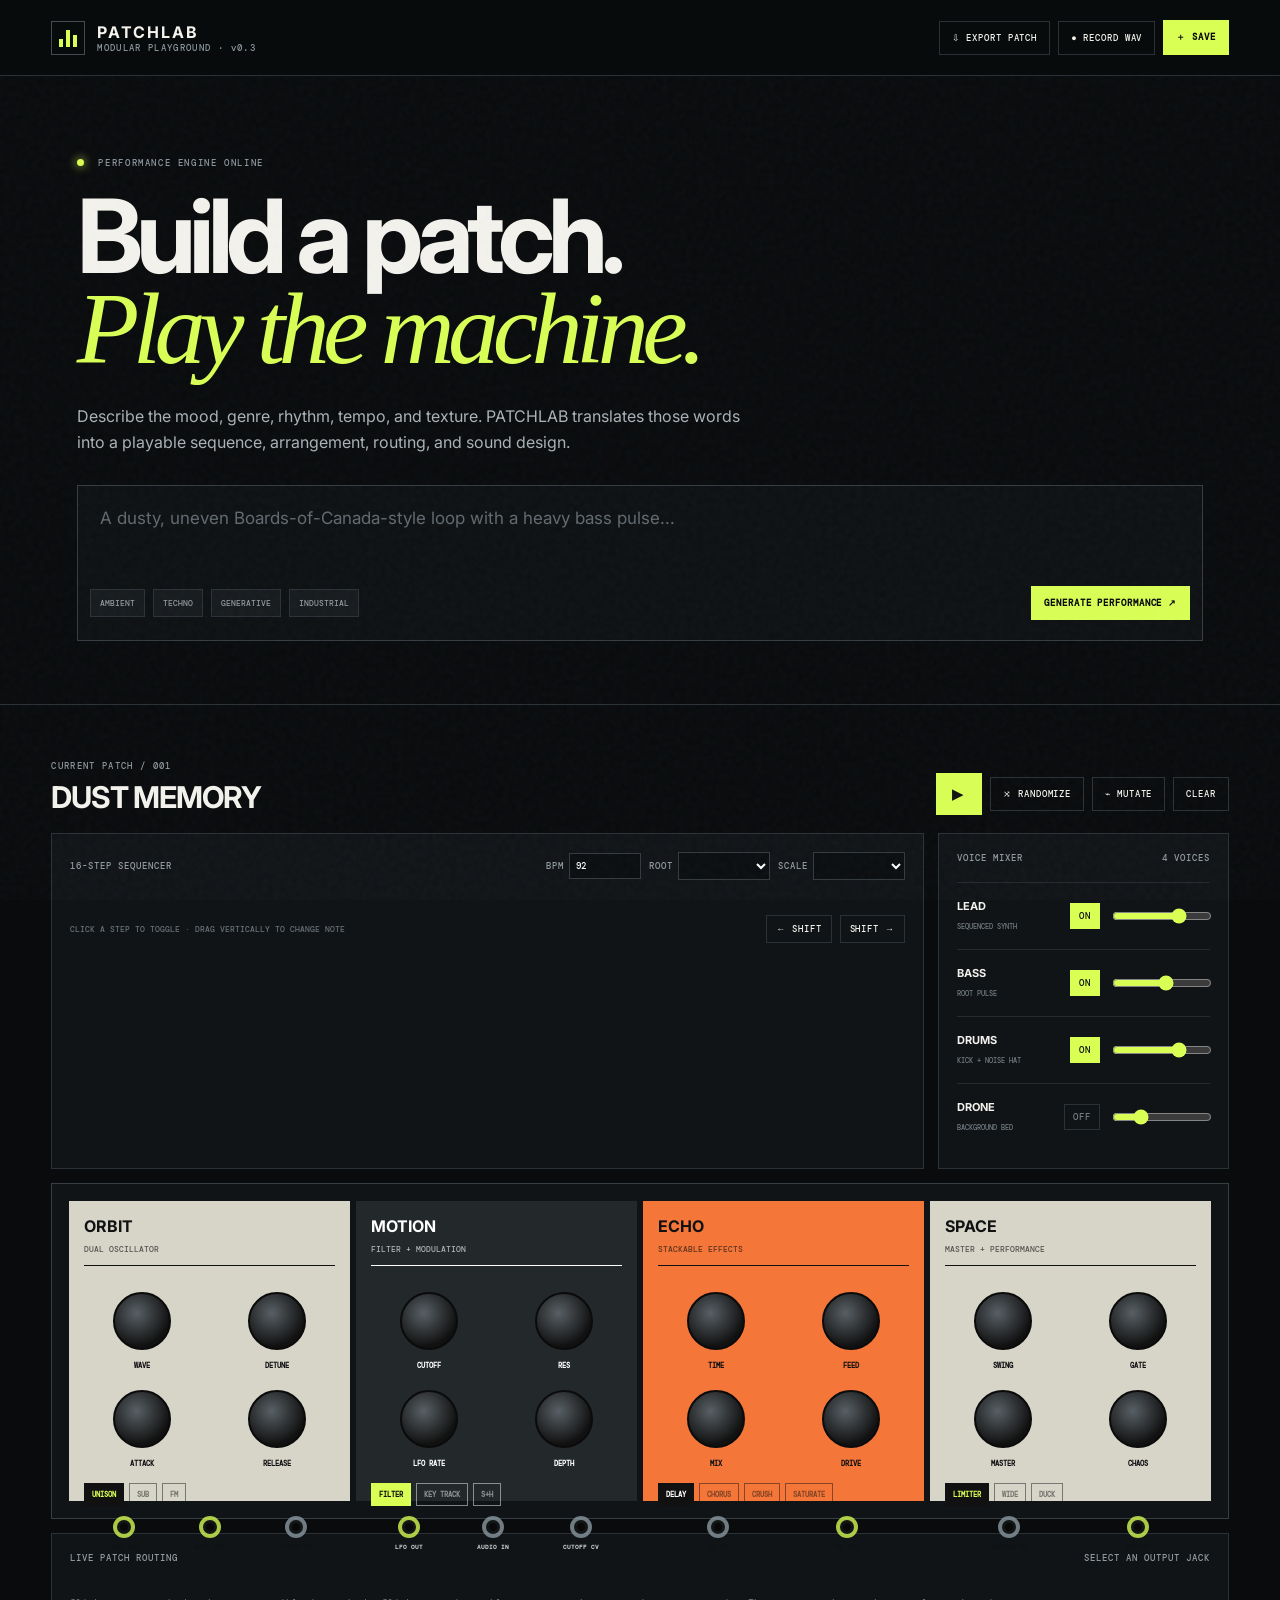
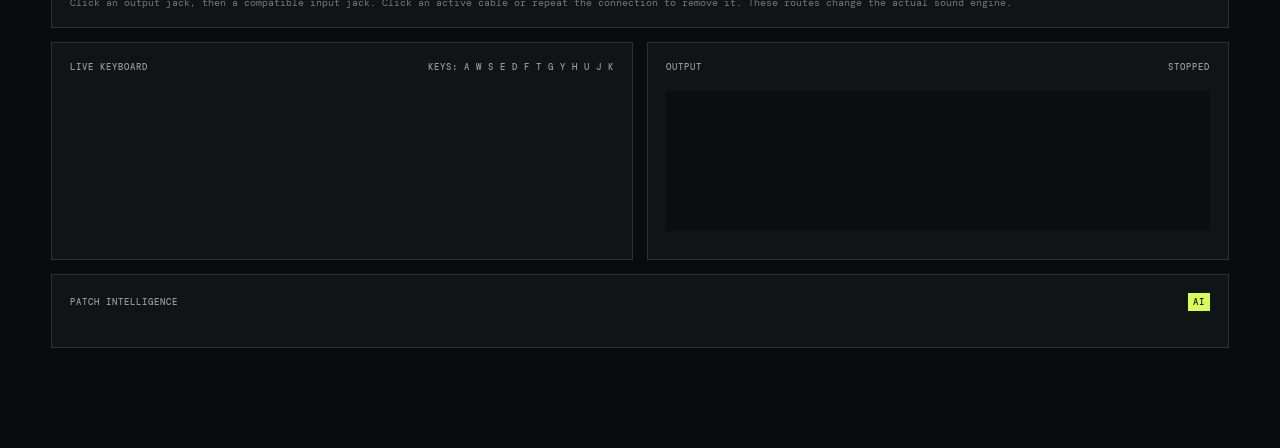
==== index.html @ 25341dd8 "Add files via upload" ====
<!doctype html>
<html lang="en">
<head>
  <meta charset="UTF-8">
  <meta name="viewport" content="width=device-width,initial-scale=1">
  <meta name="theme-color" content="#090b0d">
  <title>PATCHLAB — Modular Playground</title>
  <link rel="preconnect" href="https://fonts.googleapis.com">
  <link rel="preconnect" href="https://fonts.gstatic.com" crossorigin>
  <link href="https://fonts.googleapis.com/css2?family=DM+Mono:wght@300;400;500&family=Inter:wght@400;500;600;700&display=swap" rel="stylesheet">
  <link rel="stylesheet" href="styles.css">
</head>
<body>
<div class="noise"></div>

<header class="topbar">
  <div class="brand">
    <div class="brand-mark"><span></span><span></span><span></span></div>
    <div><div class="brand-name">PATCHLAB</div><div class="brand-sub">MODULAR PLAYGROUND · v0.3</div></div>
  </div>
  <div class="top-actions">
    <button class="ghost" id="exportBtn">⇩ EXPORT PATCH</button>
    <button class="ghost" id="recordBtn">● RECORD WAV</button>
    <button class="solid" id="saveBtn">＋ SAVE</button>
  </div>
</header>

<main>
  <section class="hero">
    <div class="eyebrow"><span></span> PERFORMANCE ENGINE ONLINE</div>
    <h1>Build a patch.<br><em>Play the machine.</em></h1>
    <p>Describe the mood, genre, rhythm, tempo, and texture. PATCHLAB translates those words into a playable sequence, arrangement, routing, and sound design.</p>
    <div class="prompt">
      <textarea id="promptInput" rows="2" placeholder="A dusty, uneven Boards-of-Canada-style loop with a heavy bass pulse..."></textarea>
      <div class="prompt-bottom">
        <div class="chips">
          <button data-preset="ambient">AMBIENT</button>
          <button data-preset="techno">TECHNO</button>
          <button data-preset="generative">GENERATIVE</button>
          <button data-preset="industrial">INDUSTRIAL</button>
        </div>
        <button class="generate" id="generateBtn">GENERATE PERFORMANCE ↗</button>
      </div>
      <div class="prompt-analysis" id="promptAnalysis"></div>
    </div>
  </section>

  <section class="studio">
    <div class="studio-head">
      <div>
        <div class="section-label">CURRENT PATCH / <span id="patchId">001</span></div>
        <h2 id="patchName">DUST MEMORY</h2>
      </div>
      <div class="transport">
        <button class="play" id="playBtn">▶</button>
        <button class="ghost" id="randomBtn">⤨ RANDOMIZE</button>
        <button class="ghost" id="mutateBtn">⌁ MUTATE</button>
        <button class="ghost" id="clearBtn">CLEAR</button>
      </div>
    </div>

    <div class="control-grid">
      <article class="panel sequencer-panel">
        <div class="panel-head">
          <span>16-STEP SEQUENCER</span>
          <div class="mini-controls">
            <label>BPM <input id="bpm" type="number" min="45" max="190" value="92"></label>
            <label>ROOT <select id="root"></select></label>
            <label>SCALE <select id="scale"></select></label>
          </div>
        </div>
        <div class="step-numbers" id="stepNumbers"></div>
        <div class="sequencer" id="sequencer"></div>
        <div class="seq-actions">
          <span>CLICK A STEP TO TOGGLE · DRAG VERTICALLY TO CHANGE NOTE</span>
          <button class="ghost small" id="shiftLeft">← SHIFT</button>
          <button class="ghost small" id="shiftRight">SHIFT →</button>
        </div>
      </article>

      <article class="panel mixer-panel">
        <div class="panel-head"><span>VOICE MIXER</span><span id="voiceStatus">4 VOICES</span></div>
        <div class="voice-row">
          <div><b>LEAD</b><small>SEQUENCED SYNTH</small></div>
          <button class="toggle active" data-voice="lead">ON</button>
          <input id="leadVol" type="range" min="0" max="1" value=".7" step=".01">
        </div>
        <div class="voice-row">
          <div><b>BASS</b><small>ROOT PULSE</small></div>
          <button class="toggle active" data-voice="bass">ON</button>
          <input id="bassVol" type="range" min="0" max="1" value=".55" step=".01">
        </div>
        <div class="voice-row">
          <div><b>DRUMS</b><small>KICK + NOISE HAT</small></div>
          <button class="toggle active" data-voice="drums">ON</button>
          <input id="drumVol" type="range" min="0" max="1" value=".7" step=".01">
        </div>
        <div class="voice-row">
          <div><b>DRONE</b><small>BACKGROUND BED</small></div>
          <button class="toggle" data-voice="drone">OFF</button>
          <input id="droneVol" type="range" min="0" max="1" value=".25" step=".01">
        </div>
      </article>
    </div>

    <div class="rack-wrap">
      <svg class="cable-layer" id="cableLayer" aria-hidden="true"></svg>
      <div class="rack" id="rack">
        <article class="module cream" data-module="orbit">
          <div class="module-head"><b>ORBIT</b><small>DUAL OSCILLATOR</small></div>
          <div class="knob-grid">
            <label><input class="knob" id="waveMorph" type="range" min="0" max="3" value="1" step="1"><span>WAVE</span></label>
            <label><input class="knob" id="detune" type="range" min="0" max="35" value="7"><span>DETUNE</span></label>
            <label><input class="knob" id="attack" type="range" min="0" max="1.2" value=".03" step=".01"><span>ATTACK</span></label>
            <label><input class="knob" id="release" type="range" min=".05" max="2.5" value=".55" step=".01"><span>RELEASE</span></label>
          </div>
          <div class="modifier-row">
            <button class="modifier active" data-mod="unison">UNISON</button>
            <button class="modifier" data-mod="sub">SUB</button>
            <button class="modifier" data-mod="fm">FM</button>
          </div>
          <div class="jack-row">
            <button class="jack output" data-jack="lead-out" title="Lead audio output"><i></i><span>LEAD OUT</span></button>
            <button class="jack output" data-jack="bass-out" title="Bass audio output"><i></i><span>BASS OUT</span></button>
            <button class="jack input" data-jack="pitch-in" title="Pitch modulation input"><i></i><span>PITCH CV</span></button>
          </div>
        </article>

        <article class="module dark" data-module="motion">
          <div class="module-head"><b>MOTION</b><small>FILTER + MODULATION</small></div>
          <div class="knob-grid">
            <label><input class="knob" id="cutoff" type="range" min="120" max="8000" value="1800"><span>CUTOFF</span></label>
            <label><input class="knob" id="resonance" type="range" min="0" max="18" value="5"><span>RES</span></label>
            <label><input class="knob" id="lfoRate" type="range" min=".03" max="8" value=".3" step=".01"><span>LFO RATE</span></label>
            <label><input class="knob" id="lfoDepth" type="range" min="0" max="1600" value="420"><span>DEPTH</span></label>
          </div>
          <div class="modifier-row">
            <button class="modifier active" data-mod="filter">FILTER</button>
            <button class="modifier" data-mod="keytrack">KEY TRACK</button>
            <button class="modifier" data-mod="samplehold">S+H</button>
          </div>
          <div class="jack-row">
            <button class="jack output" data-jack="lfo-out" title="LFO modulation output"><i></i><span>LFO OUT</span></button>
            <button class="jack input" data-jack="filter-in" title="Filter audio input"><i></i><span>AUDIO IN</span></button>
            <button class="jack input" data-jack="cutoff-in" title="Filter cutoff modulation input"><i></i><span>CUTOFF CV</span></button>
          </div>
        </article>

        <article class="module orange" data-module="echo">
          <div class="module-head"><b>ECHO</b><small>STACKABLE EFFECTS</small></div>
          <div class="knob-grid">
            <label><input class="knob" id="delayTime" type="range" min=".04" max=".9" value=".28" step=".01"><span>TIME</span></label>
            <label><input class="knob" id="feedback" type="range" min="0" max=".82" value=".38" step=".01"><span>FEED</span></label>
            <label><input class="knob" id="delayMix" type="range" min="0" max=".9" value=".32" step=".01"><span>MIX</span></label>
            <label><input class="knob" id="drive" type="range" min="0" max="1" value=".18" step=".01"><span>DRIVE</span></label>
          </div>
          <div class="modifier-row">
            <button class="modifier active" data-mod="delay">DELAY</button>
            <button class="modifier" data-mod="chorus">CHORUS</button>
            <button class="modifier" data-mod="crush">CRUSH</button>
            <button class="modifier" data-mod="saturate">SATURATE</button>
          </div>
          <div class="jack-row">
            <button class="jack input" data-jack="fx-in" title="Effects audio input"><i></i><span>FX IN</span></button>
            <button class="jack output" data-jack="fx-out" title="Effects audio output"><i></i><span>FX OUT</span></button>
          </div>
        </article>

        <article class="module cream" data-module="space">
          <div class="module-head"><b>SPACE</b><small>MASTER + PERFORMANCE</small></div>
          <div class="knob-grid">
            <label><input class="knob" id="swing" type="range" min="0" max=".42" value=".08" step=".01"><span>SWING</span></label>
            <label><input class="knob" id="gate" type="range" min=".05" max="1" value=".62" step=".01"><span>GATE</span></label>
            <label><input class="knob" id="master" type="range" min="0" max=".9" value=".65" step=".01"><span>MASTER</span></label>
            <label><input class="knob" id="chaos" type="range" min="0" max="1" value=".2" step=".01"><span>CHAOS</span></label>
          </div>
          <div class="modifier-row">
            <button class="modifier active" data-mod="limiter">LIMITER</button>
            <button class="modifier" data-mod="wide">WIDE</button>
            <button class="modifier" data-mod="duck">DUCK</button>
          </div>
          <div class="jack-row">
            <button class="jack input" data-jack="master-in" title="Master audio input"><i></i><span>MASTER IN</span></button>
            <button class="jack output" data-jack="master-out" title="Master audio output"><i></i><span>OUTPUT</span></button>
          </div>
        </article>
      </div>
    </div>

    <article class="panel routing-panel">
      <div class="panel-head">
        <span>LIVE PATCH ROUTING</span>
        <span id="routingHint">SELECT AN OUTPUT JACK</span>
      </div>
      <div class="route-status" id="routeStatus"></div>
      <p class="routing-help">Click an output jack, then a compatible input jack. Click an active cable or repeat the connection to remove it. These routes change the actual sound engine.</p>
    </article>

    <div class="performance-grid">
      <article class="panel keyboard-panel">
        <div class="panel-head"><span>LIVE KEYBOARD</span><span>KEYS: A W S E D F T G Y H U J K</span></div>
        <div class="keyboard" id="keyboard"></div>
      </article>
      <article class="panel scope-panel">
        <div class="panel-head"><span>OUTPUT</span><span id="nowPlaying">STOPPED</span></div>
        <canvas id="scope" width="800" height="120"></canvas>
      </article>
    </div>

    <article class="panel intelligence">
      <div class="panel-head"><span>PATCH INTELLIGENCE</span><span class="ai">AI</span></div>
      <p id="explanation"></p>
      <div class="dna" id="dna"></div>
    </article>
  </section>
</main>

<div class="toast" id="toast"></div>
<script src="app.js"></script>
</body>
</html>
---- styles.css ----
:root{--bg:#090b0d;--panel:#111417;--line:#2b3237;--text:#f3f2ed;--muted:#8b959c;--acid:#d9ff55;--orange:#f47638}
*{box-sizing:border-box}body{margin:0;background:var(--bg);color:var(--text);font-family:Inter,sans-serif}.noise{position:fixed;inset:0;pointer-events:none;opacity:.035;background-image:url("data:image/svg+xml,%3Csvg viewBox='0 0 180 180' xmlns='http://www.w3.org/2000/svg'%3E%3Cfilter id='n'%3E%3CfeTurbulence type='fractalNoise' baseFrequency='.85' numOctaves='3'/%3E%3C/filter%3E%3Crect width='100%25' height='100%25' filter='url(%23n)'/%3E%3C/svg%3E")}
button,input,select,textarea{font:inherit}.topbar{height:76px;border-bottom:1px solid var(--line);display:flex;justify-content:space-between;align-items:center;padding:0 4vw;position:sticky;top:0;background:rgba(9,11,13,.92);backdrop-filter:blur(14px);z-index:20}.brand{display:flex;align-items:center;gap:12px}.brand-mark{width:34px;height:34px;border:1px solid #444b50;padding:7px;display:flex;gap:3px;align-items:flex-end}.brand-mark span{flex:1;background:var(--acid)}.brand-mark span:nth-child(1){height:40%}.brand-mark span:nth-child(2){height:90%}.brand-mark span:nth-child(3){height:62%}.brand-name{font-weight:700;letter-spacing:.12em}.brand-sub,.section-label{font:500 9px "DM Mono";letter-spacing:.15em;color:var(--muted)}.top-actions,.transport,.chips,.mini-controls,.seq-actions{display:flex;gap:8px;align-items:center}.ghost,.solid,.generate,.play,.toggle{border:1px solid var(--line);background:transparent;color:var(--text);cursor:pointer;font:500 9px "DM Mono";letter-spacing:.1em;padding:10px 12px}.solid,.generate{background:var(--acid);color:#0a0c0d;border-color:var(--acid);font-weight:700}.hero{padding:9vh 6vw 7vh;max-width:1350px;margin:auto}.eyebrow{font:500 9px "DM Mono";letter-spacing:.18em;color:var(--muted);margin-bottom:22px}.eyebrow span{display:inline-block;width:7px;height:7px;border-radius:50%;background:var(--acid);box-shadow:0 0 10px var(--acid);margin-right:8px}h1{font-size:clamp(48px,8vw,104px);letter-spacing:-.065em;line-height:.88;margin:0}h1 em{font-family:Georgia,serif;color:var(--acid);font-weight:400}.hero>p{max-width:680px;color:#aab2b7;line-height:1.6;margin:30px 0}.prompt{border:1px solid #363d42;background:#0e1113}.prompt textarea{width:100%;resize:none;background:transparent;border:0;outline:0;color:white;padding:22px;font-size:17px}.prompt textarea::placeholder{color:#626a70}.prompt-bottom{display:flex;justify-content:space-between;align-items:center;padding:12px}.chips button{background:#171b1e;border:1px solid var(--line);color:#929ba1;padding:8px 9px;font:500 8px "DM Mono";cursor:pointer}.studio{border-top:1px solid var(--line);padding:55px 4vw 100px;max-width:1500px;margin:auto}.studio-head{display:flex;justify-content:space-between;align-items:end;margin-bottom:18px}.studio-head h2{margin:7px 0 0;font-size:30px;letter-spacing:-.04em}.play{width:46px;height:42px;background:var(--acid);color:#111;border-color:var(--acid);font-size:15px}.panel{background:var(--panel);border:1px solid var(--line);padding:18px}.panel-head{display:flex;justify-content:space-between;align-items:center;font:500 9px "DM Mono";letter-spacing:.11em;color:#929ba1;margin-bottom:18px}.control-grid{display:grid;grid-template-columns:1.5fr .5fr;gap:14px}.mini-controls label{display:flex;align-items:center;gap:5px}.mini-controls input,.mini-controls select{width:72px;background:#0b0e10;color:white;border:1px solid #343b40;padding:6px;font:500 9px "DM Mono"}.mini-controls select{width:92px}.step-numbers,.sequencer{display:grid;grid-template-columns:repeat(16,1fr);gap:5px}.step-numbers{margin-bottom:5px}.step-numbers span{text-align:center;font:500 8px "DM Mono";color:#626b71}.step{height:150px;border:1px solid #30373c;background:#0c0f11;position:relative;cursor:pointer;overflow:hidden}.step .bar{position:absolute;left:4px;right:4px;bottom:4px;height:10%;background:#3a4247;transition:.15s}.step.active .bar{background:var(--acid)}.step.playing{outline:2px solid var(--orange);outline-offset:-2px}.step .note{position:absolute;top:7px;left:0;right:0;text-align:center;font:600 9px "DM Mono";color:#717b81}.step.active .note{color:white}.step .velocity{position:absolute;bottom:7px;left:0;right:0;text-align:center;font:500 7px "DM Mono";color:#0c0d0d}.seq-actions{justify-content:flex-end;margin-top:12px}.seq-actions>span{margin-right:auto;font:500 8px "DM Mono";color:#687178}.small{padding:7px 9px}.voice-row{display:grid;grid-template-columns:1fr auto 100px;gap:10px;align-items:center;border-top:1px solid #252b2f;padding:16px 0}.voice-row:first-of-type{border-top:0}.voice-row b{display:block;font-size:11px}.voice-row small{font:500 7px "DM Mono";color:#727c82}.toggle{padding:6px 8px;color:#747d83}.toggle.active{color:#101213;background:var(--acid);border-color:var(--acid)}input[type=range]{accent-color:var(--acid);width:100%}.rack{display:grid;grid-template-columns:repeat(4,1fr);gap:6px;background:#111416;border:1px solid #383f44;padding:17px;margin-top:14px}.module{height:300px;padding:15px;color:#101112;display:flex;flex-direction:column}.module.cream{background:#d7d4c8}.module.dark{background:#23282b;color:white}.module.orange{background:var(--orange)}.module-head{border-bottom:1px solid currentColor;padding-bottom:9px}.module-head b{display:block}.module-head small{font:500 8px "DM Mono";opacity:.65}.knob-grid{display:grid;grid-template-columns:repeat(2,1fr);gap:18px;margin-top:24px}.knob-grid label{text-align:center}.knob-grid span{display:block;font:600 7px "DM Mono";margin-top:7px}.knob{appearance:none;width:58px!important;height:58px;border-radius:50%;background:radial-gradient(circle at 40% 35%,#586065,#111 70%);border:2px solid #0b0b0b;cursor:pointer}.knob::-webkit-slider-thumb{appearance:none}.jacks{margin-top:auto;display:flex;justify-content:space-around}.jacks i{width:20px;height:20px;border-radius:50%;background:#090a0a;border:3px solid #737b7f}.jacks i.out{border-color:var(--acid)}.performance-grid{display:grid;grid-template-columns:1fr 1fr;gap:14px;margin-top:14px}.keyboard{display:flex;height:150px;position:relative;padding-right:2px}.key{flex:1;background:#d8d6cc;border:1px solid #111;color:#111;display:flex;align-items:flex-end;justify-content:center;padding-bottom:10px;font:700 9px "DM Mono";cursor:pointer}.key.black{background:#171a1c;color:white;height:65%;margin:0 -2%;z-index:2}.key.down{background:var(--acid)}#scope{width:100%;height:140px;background:#0b0e10}.intelligence{margin-top:14px}.intelligence p{color:#b7bfc4;line-height:1.65;font-size:13px}.ai{background:var(--acid);color:#111;padding:3px 5px}.dna{display:flex;gap:8px;flex-wrap:wrap}.dna span{border:1px solid #343b40;padding:8px 10px;font:500 8px "DM Mono";color:#9ba4aa}.toast{position:fixed;bottom:25px;left:50%;transform:translate(-50%,20px);opacity:0;background:var(--acid);color:#111;padding:10px 14px;font:700 9px "DM Mono";letter-spacing:.1em;transition:.2s;z-index:40}.toast.show{opacity:1;transform:translate(-50%,0)}.recording{color:#ff6c6c!important;border-color:#ff6c6c!important}
@media(max-width:1000px){.control-grid,.performance-grid{grid-template-columns:1fr}.rack{grid-template-columns:repeat(2,1fr)}.step{height:120px}.top-actions .ghost:first-child{display:none}}
@media(max-width:680px){.topbar{padding:0 14px}.brand-sub,.top-actions .solid{display:none}.hero{padding:55px 16px}.prompt-bottom{align-items:flex-end}.chips{display:none}.studio{padding:40px 10px}.studio-head{align-items:flex-start;flex-direction:column;gap:15px}.transport{flex-wrap:wrap}.rack{grid-template-columns:1fr}.module{height:260px}.step{height:92px}.step-numbers,.sequencer{gap:2px}.step .note{font-size:6px}.step .velocity{display:none}.mini-controls{flex-wrap:wrap}.panel{padding:12px}.voice-row{grid-template-columns:1fr auto 80px}.keyboard{height:110px}}

.rack-wrap{position:relative;margin-top:14px}.rack-wrap .rack{margin-top:0;position:relative;z-index:2}.cable-layer{position:absolute;inset:0;width:100%;height:100%;z-index:5;pointer-events:none;overflow:visible}.patch-cable{fill:none;stroke-width:5;stroke-linecap:round;opacity:.88;filter:drop-shadow(0 2px 2px rgba(0,0,0,.5));pointer-events:stroke;cursor:pointer}.patch-cable:hover{stroke-width:8}.cable-hit{fill:none;stroke:transparent;stroke-width:18;pointer-events:stroke;cursor:pointer}
.modifier-row{display:flex;gap:5px;flex-wrap:wrap;margin:15px 0 10px}.modifier{border:1px solid currentColor;background:transparent;color:inherit;padding:6px 7px;font:600 7px "DM Mono";cursor:pointer;opacity:.48}.modifier.active{background:#111;color:#d9ff55;border-color:#111;opacity:1}.dark .modifier.active{background:#d9ff55;color:#111;border-color:#d9ff55}.orange .modifier.active{background:#111;color:#fff}
.jack-row{margin-top:auto;display:flex;gap:7px;align-items:flex-end;justify-content:space-around}.jack{appearance:none;border:0;background:transparent;color:inherit;padding:0;display:flex;flex-direction:column;align-items:center;gap:5px;cursor:pointer;font:600 6px "DM Mono";opacity:.78}.jack i{display:block;width:22px;height:22px;border-radius:50%;background:#090a0a;border:4px solid #737b7f;box-shadow:inset 0 0 0 3px #171a1c}.jack.output i{border-color:#d9ff55}.jack.input i{border-color:#8d9ba4}.jack.selected i{box-shadow:0 0 0 4px rgba(217,255,85,.2),0 0 18px #d9ff55}.jack.connected{opacity:1}.jack.connected i{border-color:#ff7b41}
.routing-panel{margin-top:14px}.route-status{display:flex;gap:7px;flex-wrap:wrap}.route-pill{border:1px solid #394147;background:#0c0f11;padding:8px 10px;font:600 8px "DM Mono";color:#b8c0c5;cursor:pointer}.route-pill b{color:#d9ff55}.routing-help{font:400 10px "DM Mono";color:#6f7980;margin:14px 0 0}
.prompt-analysis{display:flex;gap:6px;flex-wrap:wrap;margin-top:8px}.prompt-token{padding:5px 7px;border:1px solid #30383d;color:#8f999f;font:600 7px "DM Mono"}.prompt-token.applied{color:#111;background:#d9ff55;border-color:#d9ff55}
@media(max-width:1000px){.rack-wrap .rack{grid-template-columns:repeat(2,1fr)}}
@media(max-width:680px){.rack-wrap .rack{grid-template-columns:1fr}.cable-layer{display:none}.jack-row{justify-content:flex-start}.jack{min-width:60px}}
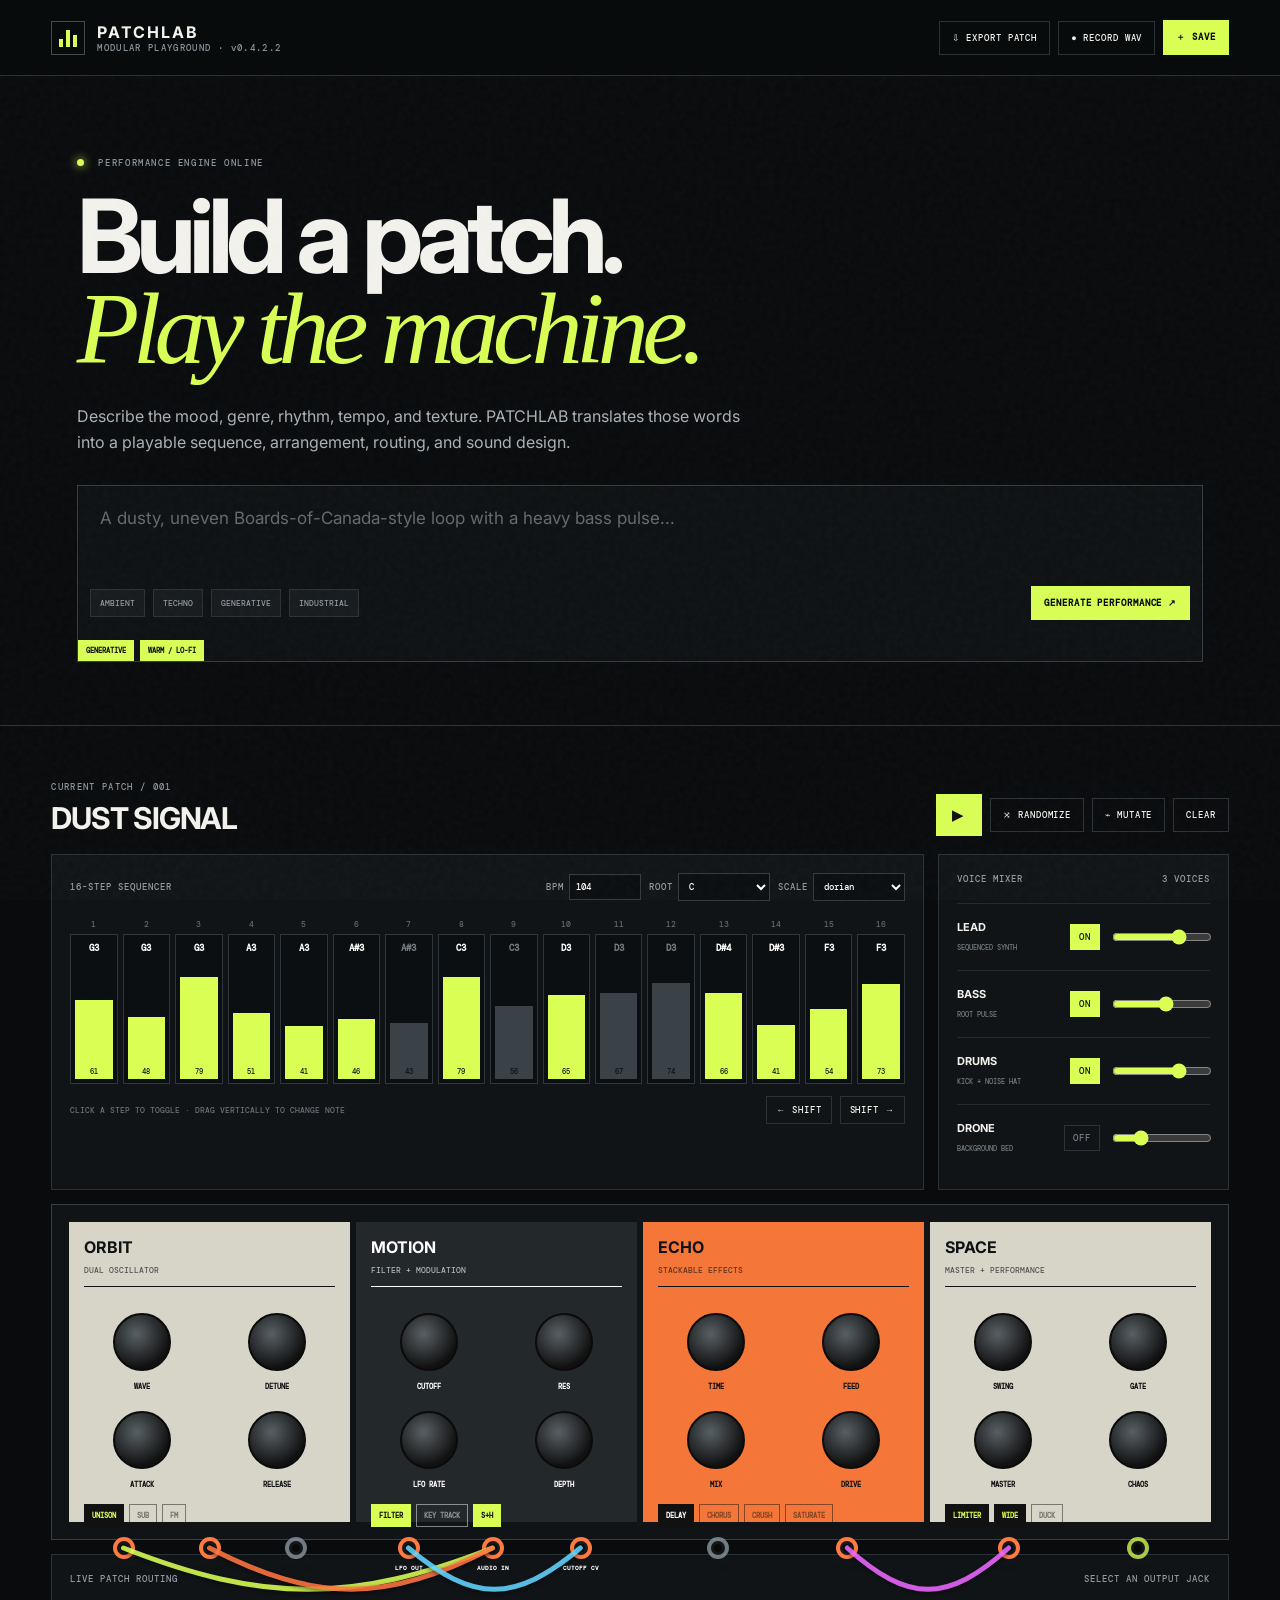
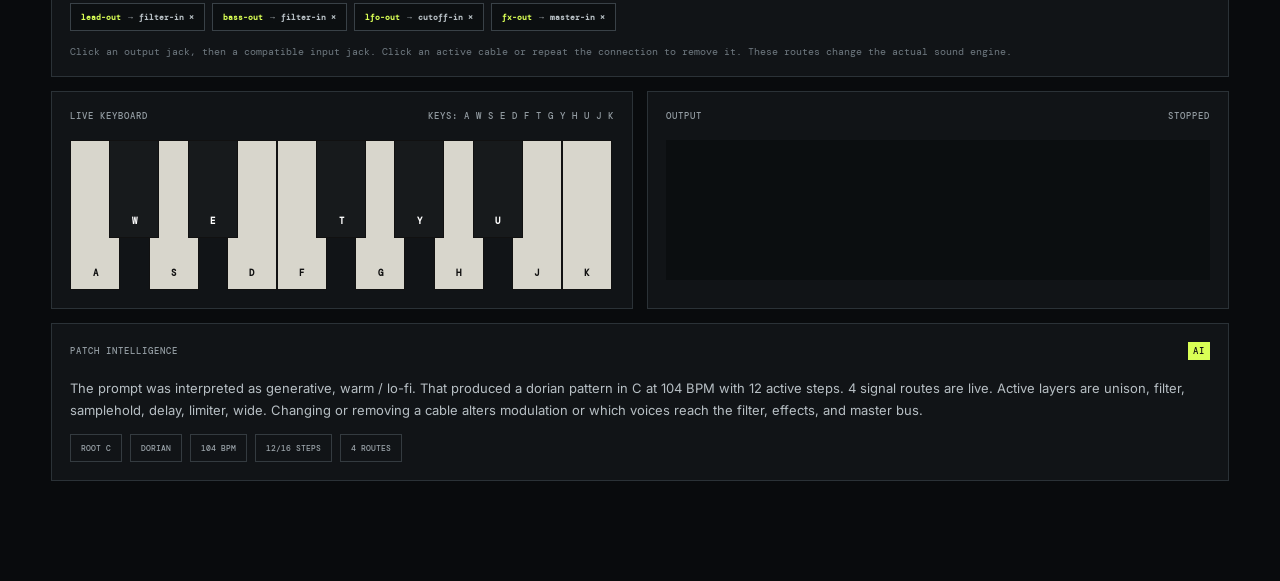
==== commit 21424f9e: "Add files via upload" ====
--- a/index.html
+++ b/index.html
@@ -16,7 +16,7 @@
 <header class="topbar">
   <div class="brand">
     <div class="brand-mark"><span></span><span></span><span></span></div>
-    <div><div class="brand-name">PATCHLAB</div><div class="brand-sub">MODULAR PLAYGROUND · v0.3</div></div>
+    <div><div class="brand-name">PATCHLAB</div><div class="brand-sub">MODULAR PLAYGROUND · v0.4.2.2</div></div>
   </div>
   <div class="top-actions">
     <button class="ghost" id="exportBtn">⇩ EXPORT PATCH</button>
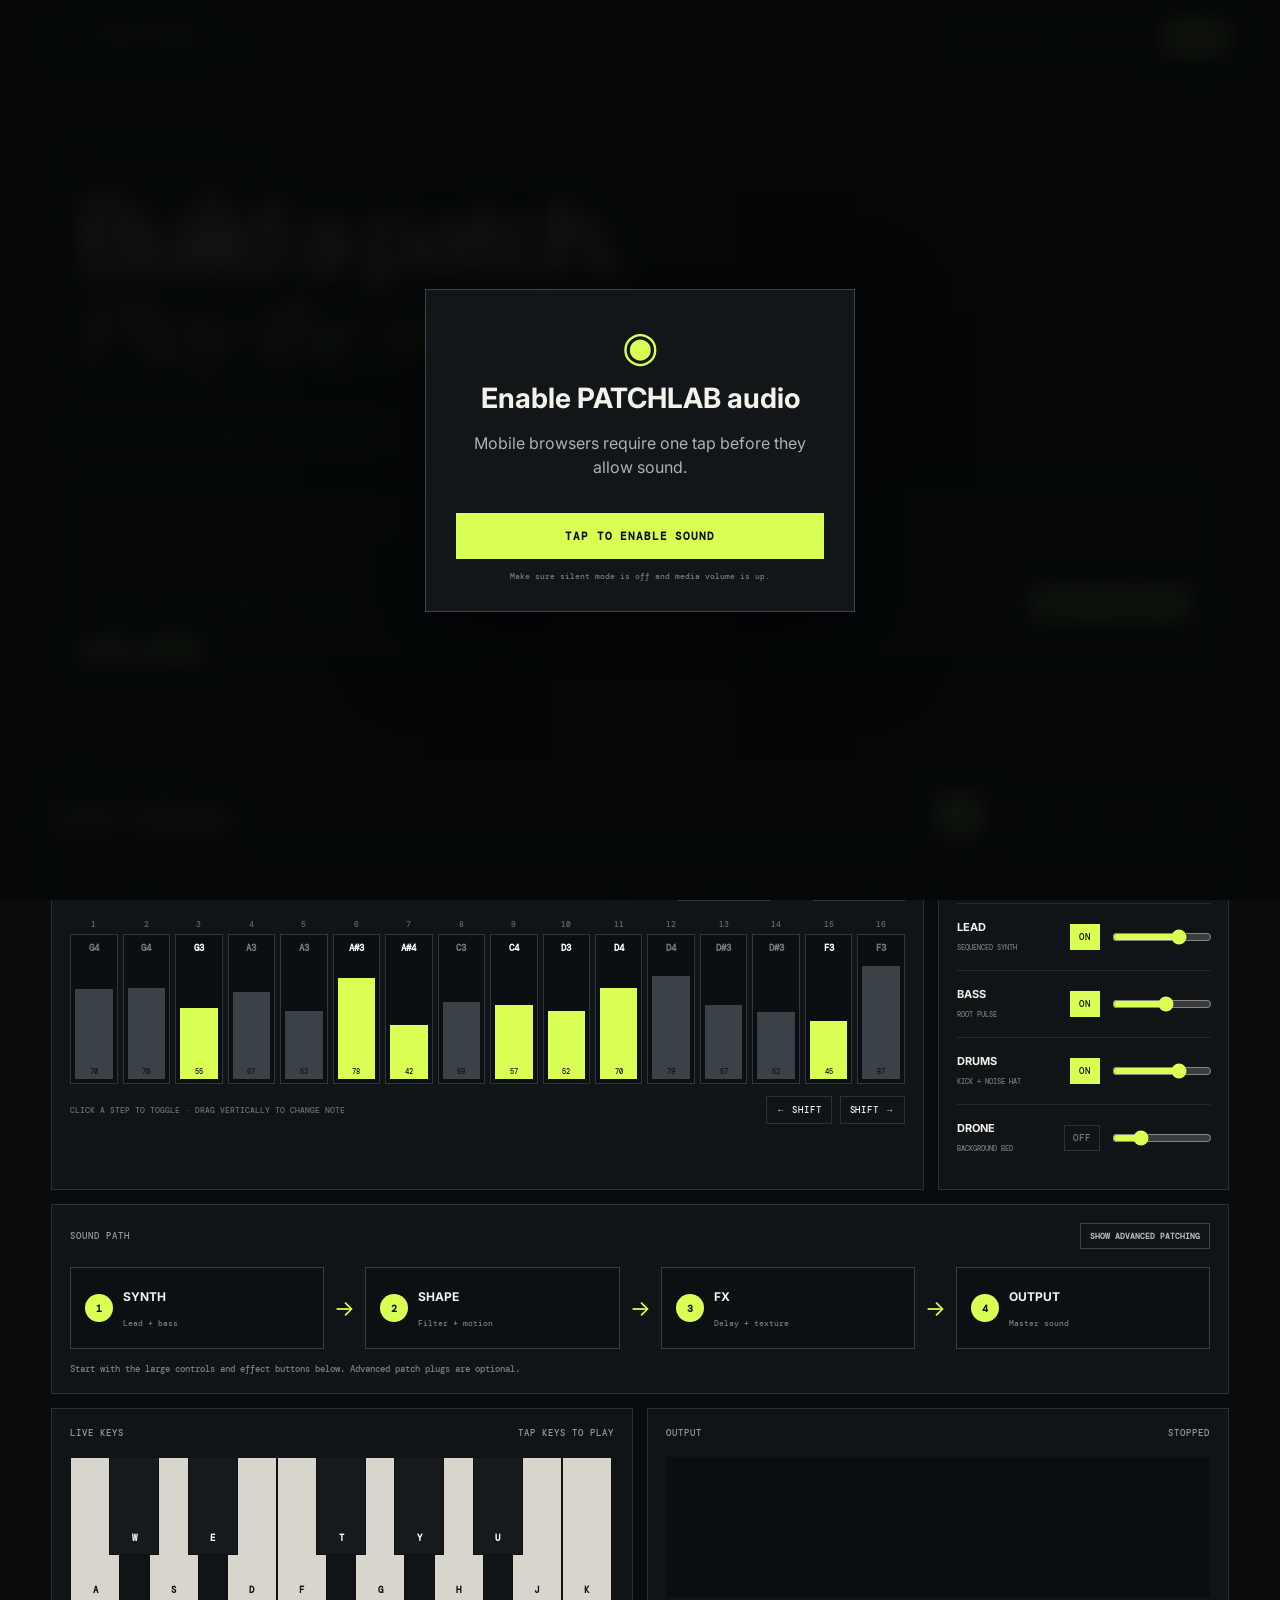
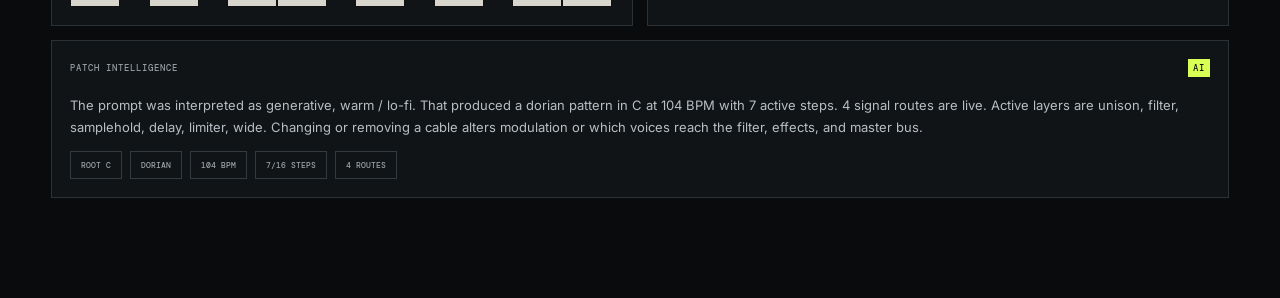
==== commit 693b6e06: "Add files via upload" ====
--- a/index.html
+++ b/index.html
@@ -12,11 +12,20 @@
 </head>
 <body>
 <div class="noise"></div>
+<div class="audio-gate" id="audioGate">
+  <div class="audio-gate-card">
+    <div class="audio-icon">◉</div>
+    <h2>Enable PATCHLAB audio</h2>
+    <p>Mobile browsers require one tap before they allow sound.</p>
+    <button id="enableAudioBtn">TAP TO ENABLE SOUND</button>
+    <small>Make sure silent mode is off and media volume is up.</small>
+  </div>
+</div>
 
 <header class="topbar">
   <div class="brand">
     <div class="brand-mark"><span></span><span></span><span></span></div>
-    <div><div class="brand-name">PATCHLAB</div><div class="brand-sub">MODULAR PLAYGROUND · v0.4.2.2</div></div>
+    <div><div class="brand-name">PATCHLAB</div><div class="brand-sub">MODULAR PLAYGROUND · v0.5</div></div>
   </div>
   <div class="top-actions">
     <button class="ghost" id="exportBtn">⇩ EXPORT PATCH</button>
@@ -103,7 +112,21 @@
       </article>
     </div>
 
-    <div class="rack-wrap">
+    <article class="panel signal-panel">
+      <div class="panel-head"><span>SOUND PATH</span><button class="advanced-toggle" id="advancedToggle">SHOW ADVANCED PATCHING</button></div>
+      <div class="signal-chain">
+        <div class="signal-stage active"><b>1</b><span>SYNTH</span><small>Lead + bass</small></div>
+        <div class="signal-arrow">→</div>
+        <div class="signal-stage active"><b>2</b><span>SHAPE</span><small>Filter + motion</small></div>
+        <div class="signal-arrow">→</div>
+        <div class="signal-stage active"><b>3</b><span>FX</span><small>Delay + texture</small></div>
+        <div class="signal-arrow">→</div>
+        <div class="signal-stage active"><b>4</b><span>OUTPUT</span><small>Master sound</small></div>
+      </div>
+      <p class="signal-help">Start with the large controls and effect buttons below. Advanced patch plugs are optional.</p>
+    </article>
+
+    <div class="rack-wrap advanced-patching" id="advancedPatching">
       <svg class="cable-layer" id="cableLayer" aria-hidden="true"></svg>
       <div class="rack" id="rack">
         <article class="module cream" data-module="orbit">
@@ -187,7 +210,7 @@
       </div>
     </div>
 
-    <article class="panel routing-panel">
+    <article class="panel routing-panel advanced-patching">
       <div class="panel-head">
         <span>LIVE PATCH ROUTING</span>
         <span id="routingHint">SELECT AN OUTPUT JACK</span>
@@ -198,7 +221,7 @@
 
     <div class="performance-grid">
       <article class="panel keyboard-panel">
-        <div class="panel-head"><span>LIVE KEYBOARD</span><span>KEYS: A W S E D F T G Y H U J K</span></div>
+        <div class="panel-head"><span>LIVE KEYS</span><span>TAP KEYS TO PLAY</span></div>
         <div class="keyboard" id="keyboard"></div>
       </article>
       <article class="panel scope-panel">
--- a/styles.css
+++ b/styles.css
@@ -11,3 +11,8 @@
 .prompt-analysis{display:flex;gap:6px;flex-wrap:wrap;margin-top:8px}.prompt-token{padding:5px 7px;border:1px solid #30383d;color:#8f999f;font:600 7px "DM Mono"}.prompt-token.applied{color:#111;background:#d9ff55;border-color:#d9ff55}
 @media(max-width:1000px){.rack-wrap .rack{grid-template-columns:repeat(2,1fr)}}
 @media(max-width:680px){.rack-wrap .rack{grid-template-columns:1fr}.cable-layer{display:none}.jack-row{justify-content:flex-start}.jack{min-width:60px}}
+
+.audio-gate{position:fixed;inset:0;background:rgba(5,7,8,.94);z-index:100;display:flex;align-items:center;justify-content:center;padding:20px;backdrop-filter:blur(12px)}
+.audio-gate.hidden{display:none}.audio-gate-card{width:min(430px,100%);background:#121619;border:1px solid #3c454a;padding:30px;text-align:center;box-shadow:0 25px 80px rgba(0,0,0,.5)}.audio-gate-card h2{margin:10px 0;font-size:28px}.audio-gate-card p{color:#aab2b7;line-height:1.5}.audio-gate-card button{width:100%;margin:18px 0 12px;padding:16px;background:var(--acid);color:#101213;border:0;font:700 11px "DM Mono";letter-spacing:.08em;cursor:pointer}.audio-gate-card small{display:block;color:#747e84;font:500 8px "DM Mono"}.audio-icon{font-size:42px;color:var(--acid)}
+.signal-panel{margin-top:14px}.advanced-toggle{border:1px solid #3a4348;background:transparent;color:#aeb7bc;padding:7px 9px;font:600 8px "DM Mono";cursor:pointer}.signal-chain{display:grid;grid-template-columns:1fr auto 1fr auto 1fr auto 1fr;gap:10px;align-items:center}.signal-stage{border:1px solid #343d42;background:#0c1012;padding:14px;min-height:82px;display:grid;grid-template-columns:auto 1fr;column-gap:10px;align-items:center}.signal-stage b{grid-row:1/3;width:28px;height:28px;border-radius:50%;display:grid;place-items:center;background:var(--acid);color:#111;font:700 10px "DM Mono"}.signal-stage span{font-size:12px;font-weight:700}.signal-stage small{color:#748087;font:500 8px "DM Mono"}.signal-arrow{color:var(--acid);font-size:22px}.signal-help{margin:14px 0 0;color:#758087;font:500 9px "DM Mono"}.advanced-patching{display:none}.advanced-patching.open{display:block}
+@media(max-width:680px){.audio-gate-card{padding:24px 18px}.signal-chain{grid-template-columns:1fr;gap:6px}.signal-arrow{transform:rotate(90deg);text-align:center;height:16px;line-height:16px}.signal-stage{min-height:68px}.advanced-toggle{font-size:7px}.rack-wrap.open .rack{grid-template-columns:1fr}.routing-panel.open{display:block}.module{height:auto;min-height:250px}.jack-row{display:grid;grid-template-columns:repeat(3,1fr);gap:10px}.jack{min-height:48px}.top-actions #recordBtn{display:none}.prompt textarea{font-size:16px}.generate{width:100%;padding:14px}.prompt-bottom{display:block}.transport .ghost{padding:9px}.performance-grid{display:block}.scope-panel{margin-top:14px}}
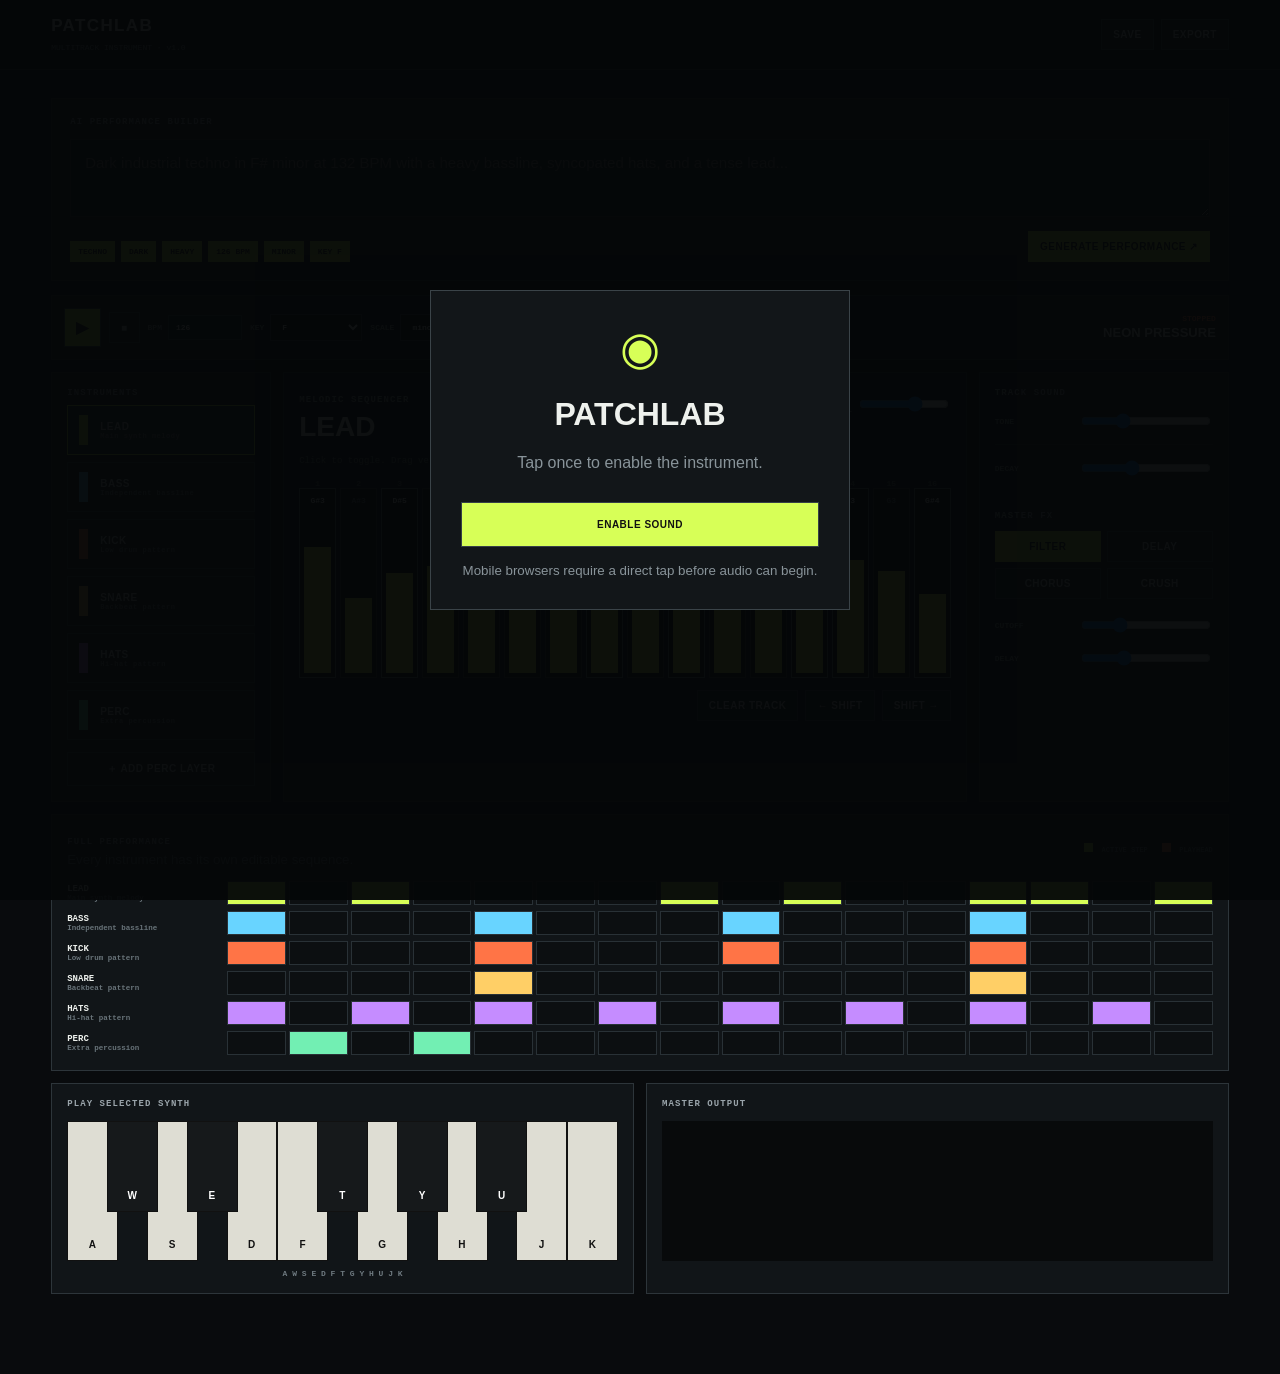
==== commit 0e1a9746: "Add files via upload" ====
--- a/index.html
+++ b/index.html
@@ -1,244 +1,117 @@
 <!doctype html>
 <html lang="en">
 <head>
-  <meta charset="UTF-8">
-  <meta name="viewport" content="width=device-width,initial-scale=1">
-  <meta name="theme-color" content="#090b0d">
-  <title>PATCHLAB — Modular Playground</title>
-  <link rel="preconnect" href="https://fonts.googleapis.com">
-  <link rel="preconnect" href="https://fonts.gstatic.com" crossorigin>
-  <link href="https://fonts.googleapis.com/css2?family=DM+Mono:wght@300;400;500&family=Inter:wght@400;500;600;700&display=swap" rel="stylesheet">
-  <link rel="stylesheet" href="styles.css">
+<meta charset="utf-8">
+<meta name="viewport" content="width=device-width,initial-scale=1,viewport-fit=cover">
+<meta name="theme-color" content="#090b0d">
+<title>PATCHLAB v1 — Multitrack Instrument</title>
+<link rel="stylesheet" href="styles.css">
 </head>
 <body>
-<div class="noise"></div>
-<div class="audio-gate" id="audioGate">
-  <div class="audio-gate-card">
-    <div class="audio-icon">◉</div>
-    <h2>Enable PATCHLAB audio</h2>
-    <p>Mobile browsers require one tap before they allow sound.</p>
-    <button id="enableAudioBtn">TAP TO ENABLE SOUND</button>
-    <small>Make sure silent mode is off and media volume is up.</small>
+<div id="audioGate" class="audio-gate">
+  <div class="gate-card">
+    <div class="gate-icon">◉</div>
+    <h1>PATCHLAB</h1>
+    <p>Tap once to enable the instrument.</p>
+    <button id="enableAudio">ENABLE SOUND</button>
+    <small>Mobile browsers require a direct tap before audio can begin.</small>
   </div>
 </div>
 
-<header class="topbar">
-  <div class="brand">
-    <div class="brand-mark"><span></span><span></span><span></span></div>
-    <div><div class="brand-name">PATCHLAB</div><div class="brand-sub">MODULAR PLAYGROUND · v0.5</div></div>
-  </div>
-  <div class="top-actions">
-    <button class="ghost" id="exportBtn">⇩ EXPORT PATCH</button>
-    <button class="ghost" id="recordBtn">● RECORD WAV</button>
-    <button class="solid" id="saveBtn">＋ SAVE</button>
+<header>
+  <div class="brand"><b>PATCHLAB</b><span>MULTITRACK INSTRUMENT · v1.0</span></div>
+  <div class="header-actions">
+    <button id="saveBtn">SAVE</button>
+    <button id="exportBtn">EXPORT</button>
   </div>
 </header>
 
 <main>
-  <section class="hero">
-    <div class="eyebrow"><span></span> PERFORMANCE ENGINE ONLINE</div>
-    <h1>Build a patch.<br><em>Play the machine.</em></h1>
-    <p>Describe the mood, genre, rhythm, tempo, and texture. PATCHLAB translates those words into a playable sequence, arrangement, routing, and sound design.</p>
-    <div class="prompt">
-      <textarea id="promptInput" rows="2" placeholder="A dusty, uneven Boards-of-Canada-style loop with a heavy bass pulse..."></textarea>
-      <div class="prompt-bottom">
-        <div class="chips">
-          <button data-preset="ambient">AMBIENT</button>
-          <button data-preset="techno">TECHNO</button>
-          <button data-preset="generative">GENERATIVE</button>
-          <button data-preset="industrial">INDUSTRIAL</button>
-        </div>
-        <button class="generate" id="generateBtn">GENERATE PERFORMANCE ↗</button>
-      </div>
-      <div class="prompt-analysis" id="promptAnalysis"></div>
+  <section class="prompt-card">
+    <div class="section-kicker">AI PERFORMANCE BUILDER</div>
+    <textarea id="promptInput" placeholder="Dark industrial techno in F# minor at 132 BPM with a heavy bassline, syncopated hats, and a tense lead..."></textarea>
+    <div class="prompt-actions">
+      <div id="promptTags" class="tags"></div>
+      <button id="generateBtn" class="primary">GENERATE PERFORMANCE ↗</button>
     </div>
   </section>
 
-  <section class="studio">
-    <div class="studio-head">
-      <div>
-        <div class="section-label">CURRENT PATCH / <span id="patchId">001</span></div>
-        <h2 id="patchName">DUST MEMORY</h2>
+  <section class="transport">
+    <button id="playBtn" class="play">▶</button>
+    <button id="stopBtn">■</button>
+    <label>BPM <input id="bpm" type="number" min="45" max="190" value="118"></label>
+    <label>KEY <select id="root"></select></label>
+    <label>SCALE <select id="scale"></select></label>
+    <button id="randomizeBtn">RANDOMIZE TRACK</button>
+    <button id="mutateBtn">MUTATE TRACK</button>
+    <div class="now"><span id="playState">STOPPED</span><b id="patchName">STATIC PRESSURE</b></div>
+  </section>
+
+  <section class="workspace">
+    <aside class="track-list panel">
+      <div class="panel-title">INSTRUMENTS</div>
+      <div id="trackButtons"></div>
+      <button id="addPercBtn" class="add-track">＋ ADD PERC LAYER</button>
+    </aside>
+
+    <section class="editor panel">
+      <div class="editor-head">
+        <div>
+          <span id="editorType">MELODIC SEQUENCER</span>
+          <h2 id="editorTitle">LEAD</h2>
+        </div>
+        <div class="track-controls">
+          <button id="muteBtn">MUTE</button>
+          <button id="soloBtn">SOLO</button>
+          <label>VOL <input id="trackVolume" type="range" min="0" max="1" step=".01"></label>
+        </div>
       </div>
-      <div class="transport">
-        <button class="play" id="playBtn">▶</button>
-        <button class="ghost" id="randomBtn">⤨ RANDOMIZE</button>
-        <button class="ghost" id="mutateBtn">⌁ MUTATE</button>
-        <button class="ghost" id="clearBtn">CLEAR</button>
+      <div id="editorHelp" class="editor-help"></div>
+      <div id="stepNumbers" class="step-numbers"></div>
+      <div id="trackEditor" class="track-editor"></div>
+      <div class="editor-foot">
+        <button id="clearTrackBtn">CLEAR TRACK</button>
+        <button id="shiftLeftBtn">← SHIFT</button>
+        <button id="shiftRightBtn">SHIFT →</button>
       </div>
+    </section>
+
+    <aside class="sound-panel panel">
+      <div class="panel-title">TRACK SOUND</div>
+      <div id="soundControls"></div>
+      <div class="panel-title lower">MASTER FX</div>
+      <div class="fx-grid">
+        <button class="fx active" data-fx="filter">FILTER</button>
+        <button class="fx active" data-fx="delay">DELAY</button>
+        <button class="fx" data-fx="chorus">CHORUS</button>
+        <button class="fx" data-fx="crush">CRUSH</button>
+      </div>
+      <label class="range-row">CUTOFF <input id="cutoff" type="range" min="150" max="9000" value="2600"></label>
+      <label class="range-row">DELAY <input id="delayMix" type="range" min="0" max=".8" step=".01" value=".25"></label>
+    </aside>
+  </section>
+
+  <section class="arrangement panel">
+    <div class="arrange-head">
+      <div><span>FULL PERFORMANCE</span><small>Every instrument has its own editable sequence.</small></div>
+      <div class="legend"><i></i> ACTIVE STEP <i class="current"></i> PLAYHEAD</div>
     </div>
+    <div id="arrangement"></div>
+  </section>
 
-    <div class="control-grid">
-      <article class="panel sequencer-panel">
-        <div class="panel-head">
-          <span>16-STEP SEQUENCER</span>
-          <div class="mini-controls">
-            <label>BPM <input id="bpm" type="number" min="45" max="190" value="92"></label>
-            <label>ROOT <select id="root"></select></label>
-            <label>SCALE <select id="scale"></select></label>
-          </div>
-        </div>
-        <div class="step-numbers" id="stepNumbers"></div>
-        <div class="sequencer" id="sequencer"></div>
-        <div class="seq-actions">
-          <span>CLICK A STEP TO TOGGLE · DRAG VERTICALLY TO CHANGE NOTE</span>
-          <button class="ghost small" id="shiftLeft">← SHIFT</button>
-          <button class="ghost small" id="shiftRight">SHIFT →</button>
-        </div>
-      </article>
-
-      <article class="panel mixer-panel">
-        <div class="panel-head"><span>VOICE MIXER</span><span id="voiceStatus">4 VOICES</span></div>
-        <div class="voice-row">
-          <div><b>LEAD</b><small>SEQUENCED SYNTH</small></div>
-          <button class="toggle active" data-voice="lead">ON</button>
-          <input id="leadVol" type="range" min="0" max="1" value=".7" step=".01">
-        </div>
-        <div class="voice-row">
-          <div><b>BASS</b><small>ROOT PULSE</small></div>
-          <button class="toggle active" data-voice="bass">ON</button>
-          <input id="bassVol" type="range" min="0" max="1" value=".55" step=".01">
-        </div>
-        <div class="voice-row">
-          <div><b>DRUMS</b><small>KICK + NOISE HAT</small></div>
-          <button class="toggle active" data-voice="drums">ON</button>
-          <input id="drumVol" type="range" min="0" max="1" value=".7" step=".01">
-        </div>
-        <div class="voice-row">
-          <div><b>DRONE</b><small>BACKGROUND BED</small></div>
-          <button class="toggle" data-voice="drone">OFF</button>
-          <input id="droneVol" type="range" min="0" max="1" value=".25" step=".01">
-        </div>
-      </article>
-    </div>
-
-    <article class="panel signal-panel">
-      <div class="panel-head"><span>SOUND PATH</span><button class="advanced-toggle" id="advancedToggle">SHOW ADVANCED PATCHING</button></div>
-      <div class="signal-chain">
-        <div class="signal-stage active"><b>1</b><span>SYNTH</span><small>Lead + bass</small></div>
-        <div class="signal-arrow">→</div>
-        <div class="signal-stage active"><b>2</b><span>SHAPE</span><small>Filter + motion</small></div>
-        <div class="signal-arrow">→</div>
-        <div class="signal-stage active"><b>3</b><span>FX</span><small>Delay + texture</small></div>
-        <div class="signal-arrow">→</div>
-        <div class="signal-stage active"><b>4</b><span>OUTPUT</span><small>Master sound</small></div>
-      </div>
-      <p class="signal-help">Start with the large controls and effect buttons below. Advanced patch plugs are optional.</p>
+  <section class="bottom-grid">
+    <article class="panel keyboard-panel">
+      <div class="panel-title">PLAY SELECTED SYNTH</div>
+      <div id="keyboard" class="keyboard"></div>
+      <small>A W S E D F T G Y H U J K</small>
     </article>
-
-    <div class="rack-wrap advanced-patching" id="advancedPatching">
-      <svg class="cable-layer" id="cableLayer" aria-hidden="true"></svg>
-      <div class="rack" id="rack">
-        <article class="module cream" data-module="orbit">
-          <div class="module-head"><b>ORBIT</b><small>DUAL OSCILLATOR</small></div>
-          <div class="knob-grid">
-            <label><input class="knob" id="waveMorph" type="range" min="0" max="3" value="1" step="1"><span>WAVE</span></label>
-            <label><input class="knob" id="detune" type="range" min="0" max="35" value="7"><span>DETUNE</span></label>
-            <label><input class="knob" id="attack" type="range" min="0" max="1.2" value=".03" step=".01"><span>ATTACK</span></label>
-            <label><input class="knob" id="release" type="range" min=".05" max="2.5" value=".55" step=".01"><span>RELEASE</span></label>
-          </div>
-          <div class="modifier-row">
-            <button class="modifier active" data-mod="unison">UNISON</button>
-            <button class="modifier" data-mod="sub">SUB</button>
-            <button class="modifier" data-mod="fm">FM</button>
-          </div>
-          <div class="jack-row">
-            <button class="jack output" data-jack="lead-out" title="Lead audio output"><i></i><span>LEAD OUT</span></button>
-            <button class="jack output" data-jack="bass-out" title="Bass audio output"><i></i><span>BASS OUT</span></button>
-            <button class="jack input" data-jack="pitch-in" title="Pitch modulation input"><i></i><span>PITCH CV</span></button>
-          </div>
-        </article>
-
-        <article class="module dark" data-module="motion">
-          <div class="module-head"><b>MOTION</b><small>FILTER + MODULATION</small></div>
-          <div class="knob-grid">
-            <label><input class="knob" id="cutoff" type="range" min="120" max="8000" value="1800"><span>CUTOFF</span></label>
-            <label><input class="knob" id="resonance" type="range" min="0" max="18" value="5"><span>RES</span></label>
-            <label><input class="knob" id="lfoRate" type="range" min=".03" max="8" value=".3" step=".01"><span>LFO RATE</span></label>
-            <label><input class="knob" id="lfoDepth" type="range" min="0" max="1600" value="420"><span>DEPTH</span></label>
-          </div>
-          <div class="modifier-row">
-            <button class="modifier active" data-mod="filter">FILTER</button>
-            <button class="modifier" data-mod="keytrack">KEY TRACK</button>
-            <button class="modifier" data-mod="samplehold">S+H</button>
-          </div>
-          <div class="jack-row">
-            <button class="jack output" data-jack="lfo-out" title="LFO modulation output"><i></i><span>LFO OUT</span></button>
-            <button class="jack input" data-jack="filter-in" title="Filter audio input"><i></i><span>AUDIO IN</span></button>
-            <button class="jack input" data-jack="cutoff-in" title="Filter cutoff modulation input"><i></i><span>CUTOFF CV</span></button>
-          </div>
-        </article>
-
-        <article class="module orange" data-module="echo">
-          <div class="module-head"><b>ECHO</b><small>STACKABLE EFFECTS</small></div>
-          <div class="knob-grid">
-            <label><input class="knob" id="delayTime" type="range" min=".04" max=".9" value=".28" step=".01"><span>TIME</span></label>
-            <label><input class="knob" id="feedback" type="range" min="0" max=".82" value=".38" step=".01"><span>FEED</span></label>
-            <label><input class="knob" id="delayMix" type="range" min="0" max=".9" value=".32" step=".01"><span>MIX</span></label>
-            <label><input class="knob" id="drive" type="range" min="0" max="1" value=".18" step=".01"><span>DRIVE</span></label>
-          </div>
-          <div class="modifier-row">
-            <button class="modifier active" data-mod="delay">DELAY</button>
-            <button class="modifier" data-mod="chorus">CHORUS</button>
-            <button class="modifier" data-mod="crush">CRUSH</button>
-            <button class="modifier" data-mod="saturate">SATURATE</button>
-          </div>
-          <div class="jack-row">
-            <button class="jack input" data-jack="fx-in" title="Effects audio input"><i></i><span>FX IN</span></button>
-            <button class="jack output" data-jack="fx-out" title="Effects audio output"><i></i><span>FX OUT</span></button>
-          </div>
-        </article>
-
-        <article class="module cream" data-module="space">
-          <div class="module-head"><b>SPACE</b><small>MASTER + PERFORMANCE</small></div>
-          <div class="knob-grid">
-            <label><input class="knob" id="swing" type="range" min="0" max=".42" value=".08" step=".01"><span>SWING</span></label>
-            <label><input class="knob" id="gate" type="range" min=".05" max="1" value=".62" step=".01"><span>GATE</span></label>
-            <label><input class="knob" id="master" type="range" min="0" max=".9" value=".65" step=".01"><span>MASTER</span></label>
-            <label><input class="knob" id="chaos" type="range" min="0" max="1" value=".2" step=".01"><span>CHAOS</span></label>
-          </div>
-          <div class="modifier-row">
-            <button class="modifier active" data-mod="limiter">LIMITER</button>
-            <button class="modifier" data-mod="wide">WIDE</button>
-            <button class="modifier" data-mod="duck">DUCK</button>
-          </div>
-          <div class="jack-row">
-            <button class="jack input" data-jack="master-in" title="Master audio input"><i></i><span>MASTER IN</span></button>
-            <button class="jack output" data-jack="master-out" title="Master audio output"><i></i><span>OUTPUT</span></button>
-          </div>
-        </article>
-      </div>
-    </div>
-
-    <article class="panel routing-panel advanced-patching">
-      <div class="panel-head">
-        <span>LIVE PATCH ROUTING</span>
-        <span id="routingHint">SELECT AN OUTPUT JACK</span>
-      </div>
-      <div class="route-status" id="routeStatus"></div>
-      <p class="routing-help">Click an output jack, then a compatible input jack. Click an active cable or repeat the connection to remove it. These routes change the actual sound engine.</p>
-    </article>
-
-    <div class="performance-grid">
-      <article class="panel keyboard-panel">
-        <div class="panel-head"><span>LIVE KEYS</span><span>TAP KEYS TO PLAY</span></div>
-        <div class="keyboard" id="keyboard"></div>
-      </article>
-      <article class="panel scope-panel">
-        <div class="panel-head"><span>OUTPUT</span><span id="nowPlaying">STOPPED</span></div>
-        <canvas id="scope" width="800" height="120"></canvas>
-      </article>
-    </div>
-
-    <article class="panel intelligence">
-      <div class="panel-head"><span>PATCH INTELLIGENCE</span><span class="ai">AI</span></div>
-      <p id="explanation"></p>
-      <div class="dna" id="dna"></div>
+    <article class="panel scope-panel">
+      <div class="panel-title">MASTER OUTPUT</div>
+      <canvas id="scope" width="700" height="150"></canvas>
     </article>
   </section>
 </main>
-
-<div class="toast" id="toast"></div>
+<div id="toast" class="toast"></div>
 <script src="app.js"></script>
 </body>
 </html>
--- a/styles.css
+++ b/styles.css
@@ -1,18 +1,4 @@
-:root{--bg:#090b0d;--panel:#111417;--line:#2b3237;--text:#f3f2ed;--muted:#8b959c;--acid:#d9ff55;--orange:#f47638}
-*{box-sizing:border-box}body{margin:0;background:var(--bg);color:var(--text);font-family:Inter,sans-serif}.noise{position:fixed;inset:0;pointer-events:none;opacity:.035;background-image:url("data:image/svg+xml,%3Csvg viewBox='0 0 180 180' xmlns='http://www.w3.org/2000/svg'%3E%3Cfilter id='n'%3E%3CfeTurbulence type='fractalNoise' baseFrequency='.85' numOctaves='3'/%3E%3C/filter%3E%3Crect width='100%25' height='100%25' filter='url(%23n)'/%3E%3C/svg%3E")}
-button,input,select,textarea{font:inherit}.topbar{height:76px;border-bottom:1px solid var(--line);display:flex;justify-content:space-between;align-items:center;padding:0 4vw;position:sticky;top:0;background:rgba(9,11,13,.92);backdrop-filter:blur(14px);z-index:20}.brand{display:flex;align-items:center;gap:12px}.brand-mark{width:34px;height:34px;border:1px solid #444b50;padding:7px;display:flex;gap:3px;align-items:flex-end}.brand-mark span{flex:1;background:var(--acid)}.brand-mark span:nth-child(1){height:40%}.brand-mark span:nth-child(2){height:90%}.brand-mark span:nth-child(3){height:62%}.brand-name{font-weight:700;letter-spacing:.12em}.brand-sub,.section-label{font:500 9px "DM Mono";letter-spacing:.15em;color:var(--muted)}.top-actions,.transport,.chips,.mini-controls,.seq-actions{display:flex;gap:8px;align-items:center}.ghost,.solid,.generate,.play,.toggle{border:1px solid var(--line);background:transparent;color:var(--text);cursor:pointer;font:500 9px "DM Mono";letter-spacing:.1em;padding:10px 12px}.solid,.generate{background:var(--acid);color:#0a0c0d;border-color:var(--acid);font-weight:700}.hero{padding:9vh 6vw 7vh;max-width:1350px;margin:auto}.eyebrow{font:500 9px "DM Mono";letter-spacing:.18em;color:var(--muted);margin-bottom:22px}.eyebrow span{display:inline-block;width:7px;height:7px;border-radius:50%;background:var(--acid);box-shadow:0 0 10px var(--acid);margin-right:8px}h1{font-size:clamp(48px,8vw,104px);letter-spacing:-.065em;line-height:.88;margin:0}h1 em{font-family:Georgia,serif;color:var(--acid);font-weight:400}.hero>p{max-width:680px;color:#aab2b7;line-height:1.6;margin:30px 0}.prompt{border:1px solid #363d42;background:#0e1113}.prompt textarea{width:100%;resize:none;background:transparent;border:0;outline:0;color:white;padding:22px;font-size:17px}.prompt textarea::placeholder{color:#626a70}.prompt-bottom{display:flex;justify-content:space-between;align-items:center;padding:12px}.chips button{background:#171b1e;border:1px solid var(--line);color:#929ba1;padding:8px 9px;font:500 8px "DM Mono";cursor:pointer}.studio{border-top:1px solid var(--line);padding:55px 4vw 100px;max-width:1500px;margin:auto}.studio-head{display:flex;justify-content:space-between;align-items:end;margin-bottom:18px}.studio-head h2{margin:7px 0 0;font-size:30px;letter-spacing:-.04em}.play{width:46px;height:42px;background:var(--acid);color:#111;border-color:var(--acid);font-size:15px}.panel{background:var(--panel);border:1px solid var(--line);padding:18px}.panel-head{display:flex;justify-content:space-between;align-items:center;font:500 9px "DM Mono";letter-spacing:.11em;color:#929ba1;margin-bottom:18px}.control-grid{display:grid;grid-template-columns:1.5fr .5fr;gap:14px}.mini-controls label{display:flex;align-items:center;gap:5px}.mini-controls input,.mini-controls select{width:72px;background:#0b0e10;color:white;border:1px solid #343b40;padding:6px;font:500 9px "DM Mono"}.mini-controls select{width:92px}.step-numbers,.sequencer{display:grid;grid-template-columns:repeat(16,1fr);gap:5px}.step-numbers{margin-bottom:5px}.step-numbers span{text-align:center;font:500 8px "DM Mono";color:#626b71}.step{height:150px;border:1px solid #30373c;background:#0c0f11;position:relative;cursor:pointer;overflow:hidden}.step .bar{position:absolute;left:4px;right:4px;bottom:4px;height:10%;background:#3a4247;transition:.15s}.step.active .bar{background:var(--acid)}.step.playing{outline:2px solid var(--orange);outline-offset:-2px}.step .note{position:absolute;top:7px;left:0;right:0;text-align:center;font:600 9px "DM Mono";color:#717b81}.step.active .note{color:white}.step .velocity{position:absolute;bottom:7px;left:0;right:0;text-align:center;font:500 7px "DM Mono";color:#0c0d0d}.seq-actions{justify-content:flex-end;margin-top:12px}.seq-actions>span{margin-right:auto;font:500 8px "DM Mono";color:#687178}.small{padding:7px 9px}.voice-row{display:grid;grid-template-columns:1fr auto 100px;gap:10px;align-items:center;border-top:1px solid #252b2f;padding:16px 0}.voice-row:first-of-type{border-top:0}.voice-row b{display:block;font-size:11px}.voice-row small{font:500 7px "DM Mono";color:#727c82}.toggle{padding:6px 8px;color:#747d83}.toggle.active{color:#101213;background:var(--acid);border-color:var(--acid)}input[type=range]{accent-color:var(--acid);width:100%}.rack{display:grid;grid-template-columns:repeat(4,1fr);gap:6px;background:#111416;border:1px solid #383f44;padding:17px;margin-top:14px}.module{height:300px;padding:15px;color:#101112;display:flex;flex-direction:column}.module.cream{background:#d7d4c8}.module.dark{background:#23282b;color:white}.module.orange{background:var(--orange)}.module-head{border-bottom:1px solid currentColor;padding-bottom:9px}.module-head b{display:block}.module-head small{font:500 8px "DM Mono";opacity:.65}.knob-grid{display:grid;grid-template-columns:repeat(2,1fr);gap:18px;margin-top:24px}.knob-grid label{text-align:center}.knob-grid span{display:block;font:600 7px "DM Mono";margin-top:7px}.knob{appearance:none;width:58px!important;height:58px;border-radius:50%;background:radial-gradient(circle at 40% 35%,#586065,#111 70%);border:2px solid #0b0b0b;cursor:pointer}.knob::-webkit-slider-thumb{appearance:none}.jacks{margin-top:auto;display:flex;justify-content:space-around}.jacks i{width:20px;height:20px;border-radius:50%;background:#090a0a;border:3px solid #737b7f}.jacks i.out{border-color:var(--acid)}.performance-grid{display:grid;grid-template-columns:1fr 1fr;gap:14px;margin-top:14px}.keyboard{display:flex;height:150px;position:relative;padding-right:2px}.key{flex:1;background:#d8d6cc;border:1px solid #111;color:#111;display:flex;align-items:flex-end;justify-content:center;padding-bottom:10px;font:700 9px "DM Mono";cursor:pointer}.key.black{background:#171a1c;color:white;height:65%;margin:0 -2%;z-index:2}.key.down{background:var(--acid)}#scope{width:100%;height:140px;background:#0b0e10}.intelligence{margin-top:14px}.intelligence p{color:#b7bfc4;line-height:1.65;font-size:13px}.ai{background:var(--acid);color:#111;padding:3px 5px}.dna{display:flex;gap:8px;flex-wrap:wrap}.dna span{border:1px solid #343b40;padding:8px 10px;font:500 8px "DM Mono";color:#9ba4aa}.toast{position:fixed;bottom:25px;left:50%;transform:translate(-50%,20px);opacity:0;background:var(--acid);color:#111;padding:10px 14px;font:700 9px "DM Mono";letter-spacing:.1em;transition:.2s;z-index:40}.toast.show{opacity:1;transform:translate(-50%,0)}.recording{color:#ff6c6c!important;border-color:#ff6c6c!important}
-@media(max-width:1000px){.control-grid,.performance-grid{grid-template-columns:1fr}.rack{grid-template-columns:repeat(2,1fr)}.step{height:120px}.top-actions .ghost:first-child{display:none}}
-@media(max-width:680px){.topbar{padding:0 14px}.brand-sub,.top-actions .solid{display:none}.hero{padding:55px 16px}.prompt-bottom{align-items:flex-end}.chips{display:none}.studio{padding:40px 10px}.studio-head{align-items:flex-start;flex-direction:column;gap:15px}.transport{flex-wrap:wrap}.rack{grid-template-columns:1fr}.module{height:260px}.step{height:92px}.step-numbers,.sequencer{gap:2px}.step .note{font-size:6px}.step .velocity{display:none}.mini-controls{flex-wrap:wrap}.panel{padding:12px}.voice-row{grid-template-columns:1fr auto 80px}.keyboard{height:110px}}
-
-.rack-wrap{position:relative;margin-top:14px}.rack-wrap .rack{margin-top:0;position:relative;z-index:2}.cable-layer{position:absolute;inset:0;width:100%;height:100%;z-index:5;pointer-events:none;overflow:visible}.patch-cable{fill:none;stroke-width:5;stroke-linecap:round;opacity:.88;filter:drop-shadow(0 2px 2px rgba(0,0,0,.5));pointer-events:stroke;cursor:pointer}.patch-cable:hover{stroke-width:8}.cable-hit{fill:none;stroke:transparent;stroke-width:18;pointer-events:stroke;cursor:pointer}
-.modifier-row{display:flex;gap:5px;flex-wrap:wrap;margin:15px 0 10px}.modifier{border:1px solid currentColor;background:transparent;color:inherit;padding:6px 7px;font:600 7px "DM Mono";cursor:pointer;opacity:.48}.modifier.active{background:#111;color:#d9ff55;border-color:#111;opacity:1}.dark .modifier.active{background:#d9ff55;color:#111;border-color:#d9ff55}.orange .modifier.active{background:#111;color:#fff}
-.jack-row{margin-top:auto;display:flex;gap:7px;align-items:flex-end;justify-content:space-around}.jack{appearance:none;border:0;background:transparent;color:inherit;padding:0;display:flex;flex-direction:column;align-items:center;gap:5px;cursor:pointer;font:600 6px "DM Mono";opacity:.78}.jack i{display:block;width:22px;height:22px;border-radius:50%;background:#090a0a;border:4px solid #737b7f;box-shadow:inset 0 0 0 3px #171a1c}.jack.output i{border-color:#d9ff55}.jack.input i{border-color:#8d9ba4}.jack.selected i{box-shadow:0 0 0 4px rgba(217,255,85,.2),0 0 18px #d9ff55}.jack.connected{opacity:1}.jack.connected i{border-color:#ff7b41}
-.routing-panel{margin-top:14px}.route-status{display:flex;gap:7px;flex-wrap:wrap}.route-pill{border:1px solid #394147;background:#0c0f11;padding:8px 10px;font:600 8px "DM Mono";color:#b8c0c5;cursor:pointer}.route-pill b{color:#d9ff55}.routing-help{font:400 10px "DM Mono";color:#6f7980;margin:14px 0 0}
-.prompt-analysis{display:flex;gap:6px;flex-wrap:wrap;margin-top:8px}.prompt-token{padding:5px 7px;border:1px solid #30383d;color:#8f999f;font:600 7px "DM Mono"}.prompt-token.applied{color:#111;background:#d9ff55;border-color:#d9ff55}
-@media(max-width:1000px){.rack-wrap .rack{grid-template-columns:repeat(2,1fr)}}
-@media(max-width:680px){.rack-wrap .rack{grid-template-columns:1fr}.cable-layer{display:none}.jack-row{justify-content:flex-start}.jack{min-width:60px}}
-
-.audio-gate{position:fixed;inset:0;background:rgba(5,7,8,.94);z-index:100;display:flex;align-items:center;justify-content:center;padding:20px;backdrop-filter:blur(12px)}
-.audio-gate.hidden{display:none}.audio-gate-card{width:min(430px,100%);background:#121619;border:1px solid #3c454a;padding:30px;text-align:center;box-shadow:0 25px 80px rgba(0,0,0,.5)}.audio-gate-card h2{margin:10px 0;font-size:28px}.audio-gate-card p{color:#aab2b7;line-height:1.5}.audio-gate-card button{width:100%;margin:18px 0 12px;padding:16px;background:var(--acid);color:#101213;border:0;font:700 11px "DM Mono";letter-spacing:.08em;cursor:pointer}.audio-gate-card small{display:block;color:#747e84;font:500 8px "DM Mono"}.audio-icon{font-size:42px;color:var(--acid)}
-.signal-panel{margin-top:14px}.advanced-toggle{border:1px solid #3a4348;background:transparent;color:#aeb7bc;padding:7px 9px;font:600 8px "DM Mono";cursor:pointer}.signal-chain{display:grid;grid-template-columns:1fr auto 1fr auto 1fr auto 1fr;gap:10px;align-items:center}.signal-stage{border:1px solid #343d42;background:#0c1012;padding:14px;min-height:82px;display:grid;grid-template-columns:auto 1fr;column-gap:10px;align-items:center}.signal-stage b{grid-row:1/3;width:28px;height:28px;border-radius:50%;display:grid;place-items:center;background:var(--acid);color:#111;font:700 10px "DM Mono"}.signal-stage span{font-size:12px;font-weight:700}.signal-stage small{color:#748087;font:500 8px "DM Mono"}.signal-arrow{color:var(--acid);font-size:22px}.signal-help{margin:14px 0 0;color:#758087;font:500 9px "DM Mono"}.advanced-patching{display:none}.advanced-patching.open{display:block}
-@media(max-width:680px){.audio-gate-card{padding:24px 18px}.signal-chain{grid-template-columns:1fr;gap:6px}.signal-arrow{transform:rotate(90deg);text-align:center;height:16px;line-height:16px}.signal-stage{min-height:68px}.advanced-toggle{font-size:7px}.rack-wrap.open .rack{grid-template-columns:1fr}.routing-panel.open{display:block}.module{height:auto;min-height:250px}.jack-row{display:grid;grid-template-columns:repeat(3,1fr);gap:10px}.jack{min-height:48px}.top-actions #recordBtn{display:none}.prompt textarea{font-size:16px}.generate{width:100%;padding:14px}.prompt-bottom{display:block}.transport .ghost{padding:9px}.performance-grid{display:block}.scope-panel{margin-top:14px}}
+:root{--bg:#090b0d;--panel:#111518;--panel2:#171c20;--line:#2d353a;--text:#eef1ed;--muted:#879198;--acid:#d7ff57;--orange:#ff7446;--blue:#68d4ff}
+*{box-sizing:border-box}html,body{margin:0;background:var(--bg);color:var(--text);font-family:Inter,Arial,sans-serif}button,input,select,textarea{font:inherit}button{background:#151a1d;color:#c8d0d4;border:1px solid #364047;padding:9px 11px;font-size:10px;font-weight:700;letter-spacing:.05em;cursor:pointer}button:hover{border-color:var(--acid)}button.active,.primary{background:var(--acid);color:#0c0e0f;border-color:var(--acid)}header{height:70px;border-bottom:1px solid var(--line);display:flex;align-items:center;justify-content:space-between;padding:0 4vw;position:sticky;top:0;background:rgba(9,11,13,.94);backdrop-filter:blur(14px);z-index:20}.brand b{display:block;font-size:17px;letter-spacing:.08em}.brand span{font:500 8px monospace;color:var(--muted)}.header-actions{display:flex;gap:7px}main{max-width:1500px;margin:auto;padding:28px 4vw 80px}.panel,.prompt-card,.transport{background:var(--panel);border:1px solid var(--line)}.prompt-card{padding:18px}.section-kicker,.panel-title,.editor-head span,.arrange-head span{font:700 9px monospace;color:#9aa4aa;letter-spacing:.12em}.prompt-card textarea{width:100%;min-height:78px;margin-top:12px;background:#0c0f11;border:1px solid #30383d;color:white;padding:14px;font-size:15px;resize:vertical}.prompt-actions{display:flex;justify-content:space-between;align-items:end;gap:15px;margin-top:10px}.tags{display:flex;gap:6px;flex-wrap:wrap}.tag{font:700 8px monospace;background:#22292e;color:#9eaaaf;padding:6px 8px}.tag.on{background:var(--acid);color:#111}.transport{margin-top:14px;padding:12px;display:flex;align-items:center;gap:8px;flex-wrap:wrap}.play{background:var(--acid);color:#111;font-size:16px}.transport label{font:700 8px monospace;color:#929da3;display:flex;align-items:center;gap:6px}.transport input,.transport select{width:74px;background:#0c1012;color:white;border:1px solid #364047;padding:7px}.transport select{width:92px}.now{margin-left:auto;text-align:right}.now span{display:block;font:700 8px monospace;color:var(--orange)}.now b{font-size:13px}.workspace{display:grid;grid-template-columns:220px minmax(0,1fr) 250px;gap:12px;margin-top:12px}.panel{padding:15px}.track-item{display:grid;grid-template-columns:12px 1fr auto;align-items:center;gap:9px;width:100%;margin-top:7px;text-align:left}.track-item.selected{background:#242c31;border-color:var(--acid)}.track-color{width:9px;height:30px;background:var(--acid)}.track-item small{display:block;color:#778188;font:600 7px monospace}.track-badges{display:flex;gap:3px}.mini{padding:4px;font-size:7px}.add-track{width:100%;margin-top:12px}.editor-head{display:flex;justify-content:space-between;align-items:flex-start}.editor-head h2{margin:5px 0 0;font-size:28px}.track-controls{display:flex;gap:6px;align-items:center}.track-controls label{font:700 8px monospace;color:#8d989e}.track-controls input{width:90px}.editor-help{color:#778289;font:500 9px monospace;margin:13px 0}.step-numbers,.melodic-grid,.drum-grid{display:grid;grid-template-columns:repeat(16,minmax(24px,1fr));gap:4px}.step-numbers div{text-align:center;color:#5d686f;font:700 8px monospace}.melodic-step{height:190px;background:#0b0e10;border:1px solid #30383d;position:relative;cursor:pointer;overflow:hidden}.melodic-step.active{border-color:#68757c}.melodic-step .bar{position:absolute;left:4px;right:4px;bottom:4px;background:var(--acid);height:20%}.melodic-step .note{position:absolute;top:7px;width:100%;text-align:center;font:700 8px monospace;color:#657078}.melodic-step.active .note{color:white}.melodic-step.current,.drum-step.current{outline:2px solid var(--orange);outline-offset:-2px}.drum-grid{align-items:center}.drum-step{height:48px;background:#0b0e10;border:1px solid #30383d;cursor:pointer;position:relative}.drum-step.active{background:var(--acid)}.drum-step.active:after{content:"";position:absolute;inset:14px;border-radius:50%;background:#111}.editor-foot{display:flex;gap:7px;justify-content:flex-end;margin-top:12px}.sound-control{border-top:1px solid #293136;padding:13px 0}.sound-control:first-child{border-top:0}.sound-control label,.range-row{display:flex;justify-content:space-between;align-items:center;color:#89949a;font:700 8px monospace}.sound-control input,.range-row input{width:130px}.lower{margin-top:20px}.fx-grid{display:grid;grid-template-columns:1fr 1fr;gap:6px;margin:10px 0 16px}.range-row{margin:13px 0}.arrangement{margin-top:12px}.arrange-head{display:flex;justify-content:space-between;align-items:center;margin-bottom:14px}.arrange-head small{display:block;color:#707b82;margin-top:4px}.legend{font:700 7px monospace;color:#748087}.legend i{display:inline-block;width:9px;height:9px;background:var(--acid);margin:0 4px 0 10px}.legend i.current{background:var(--orange)}.arrange-row{display:grid;grid-template-columns:150px 1fr;gap:10px;align-items:center;margin-top:6px}.arrange-name{font:700 9px monospace}.arrange-name small{display:block;color:#69747a}.arrange-steps{display:grid;grid-template-columns:repeat(16,1fr);gap:3px}.arrange-step{height:24px;background:#0c0f11;border:1px solid #293136;cursor:pointer}.arrange-step.active{background:var(--track-color)}.arrange-step.current{outline:2px solid var(--orange)}.bottom-grid{display:grid;grid-template-columns:1fr 1fr;gap:12px;margin-top:12px}.keyboard{height:140px;display:flex;margin-top:12px}.key{flex:1;background:#deddd3;color:#111;border-color:#111;display:flex;align-items:end;justify-content:center;padding-bottom:10px}.key.black{background:#16191b;color:white;height:65%;margin:0 -2%;z-index:2}.key.down{background:var(--acid)}.keyboard-panel small{display:block;text-align:center;margin-top:8px;color:#6e797f;font:700 8px monospace}#scope{width:100%;height:140px;background:#080a0b;margin-top:12px}.audio-gate{position:fixed;inset:0;background:rgba(5,7,8,.96);z-index:100;display:grid;place-items:center;padding:20px}.audio-gate.hidden{display:none}.gate-card{width:min(420px,100%);text-align:center;background:#121619;border:1px solid #3a4348;padding:30px}.gate-icon{font-size:46px;color:var(--acid)}.gate-card p,.gate-card small{color:#89949a}.gate-card button{width:100%;margin:14px 0;background:var(--acid);color:#111;padding:16px}.toast{position:fixed;bottom:25px;left:50%;transform:translate(-50%,20px);opacity:0;background:var(--acid);color:#111;padding:10px 14px;font:700 9px monospace;transition:.2s;z-index:50}.toast.show{opacity:1;transform:translate(-50%,0)}
+@media(max-width:1050px){.workspace{grid-template-columns:180px 1fr}.sound-panel{grid-column:1/-1}.sound-panel #soundControls{display:grid;grid-template-columns:repeat(4,1fr);gap:12px}.bottom-grid{grid-template-columns:1fr}}
+@media(max-width:720px){header{padding:0 12px}.brand span,.header-actions #exportBtn{display:none}main{padding:14px 8px 60px}.prompt-actions{display:block}.prompt-actions .primary{width:100%;margin-top:10px}.workspace{display:block}.track-list,.editor,.sound-panel{margin-top:10px}.track-list #trackButtons{display:flex;overflow-x:auto;gap:6px}.track-item{min-width:145px}.editor-head{display:block}.track-controls{margin-top:10px;flex-wrap:wrap}.melodic-step{height:110px}.step-numbers,.melodic-grid,.drum-grid{gap:2px;overflow-x:auto}.step-numbers>*,.melodic-grid>*,.drum-grid>*{min-width:25px}.arrange-row{grid-template-columns:90px minmax(400px,1fr)}.arrangement{overflow-x:auto}.bottom-grid{display:block}.scope-panel{margin-top:10px}.sound-panel #soundControls{grid-template-columns:1fr 1fr}.now{width:100%;text-align:left;margin:4px 0 0}}
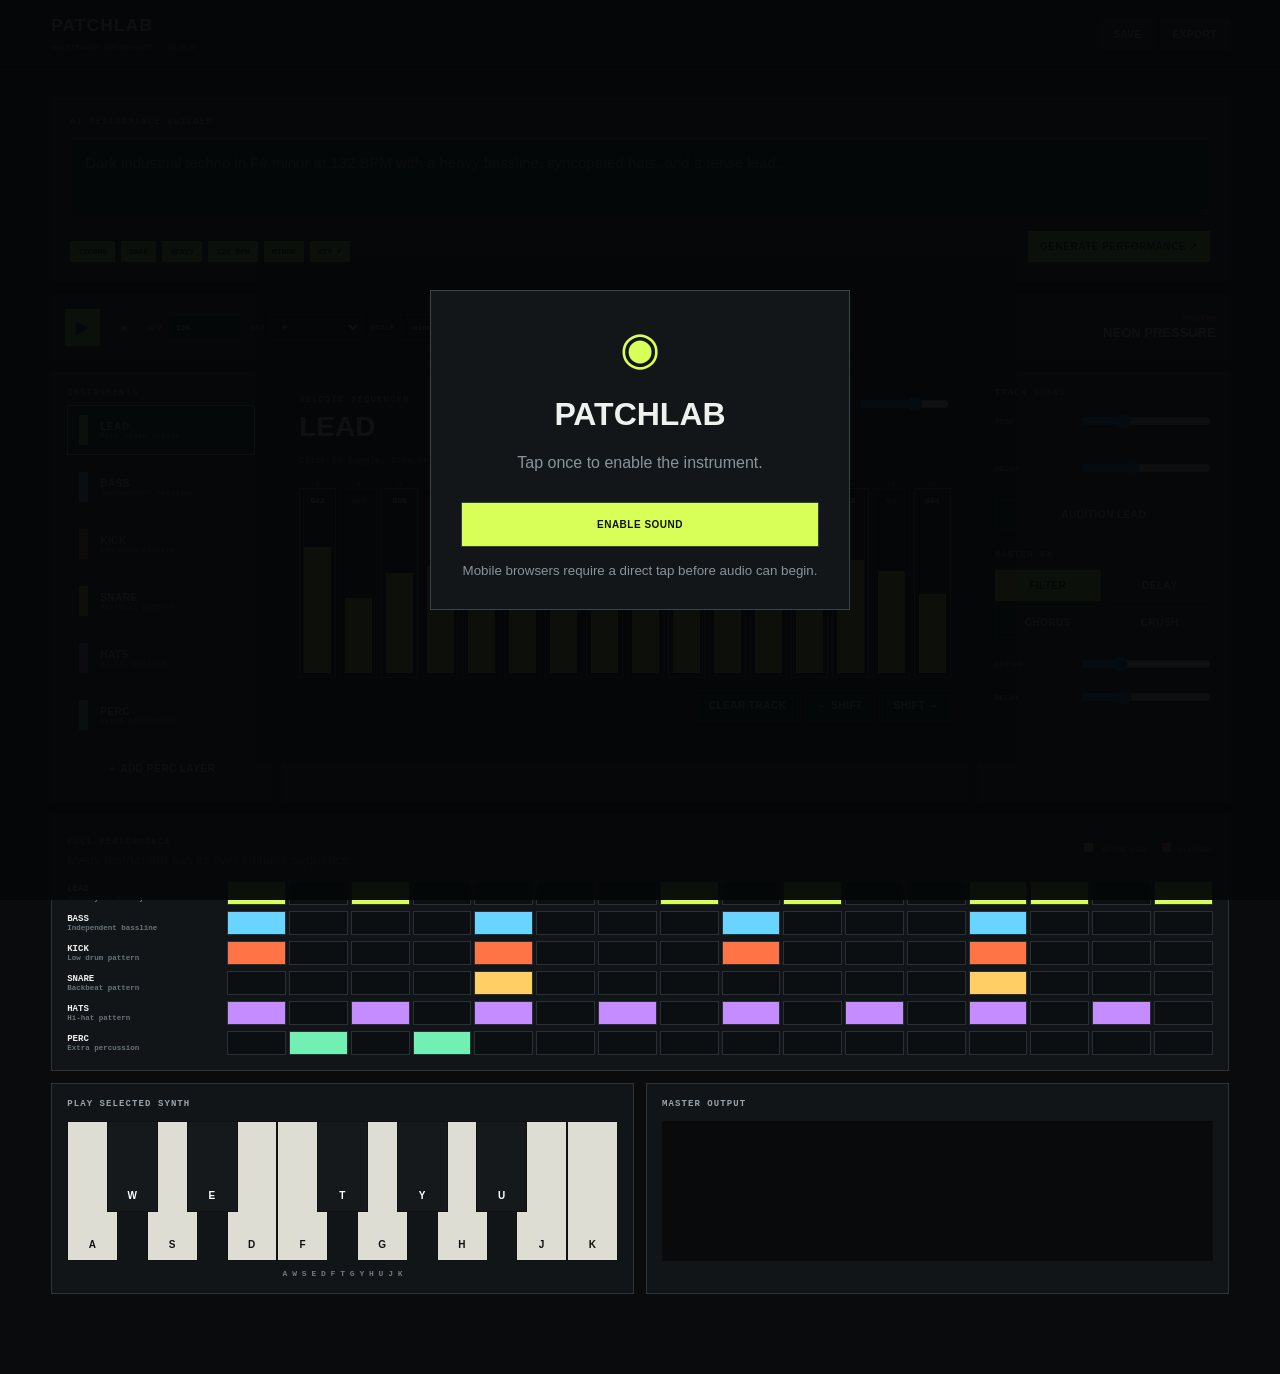
==== commit 0d151bb8: "Add files via upload" ====
--- a/index.html
+++ b/index.html
@@ -4,7 +4,7 @@
 <meta charset="utf-8">
 <meta name="viewport" content="width=device-width,initial-scale=1,viewport-fit=cover">
 <meta name="theme-color" content="#090b0d">
-<title>PATCHLAB v1 — Multitrack Instrument</title>
+<title>PATCHLAB v1.0.2 — Multitrack Instrument</title>
 <link rel="stylesheet" href="styles.css">
 </head>
 <body>
@@ -19,7 +19,7 @@
 </div>
 
 <header>
-  <div class="brand"><b>PATCHLAB</b><span>MULTITRACK INSTRUMENT · v1.0</span></div>
+  <div class="brand"><b>PATCHLAB</b><span>MULTITRACK INSTRUMENT · v1.0.2</span></div>
   <div class="header-actions">
     <button id="saveBtn">SAVE</button>
     <button id="exportBtn">EXPORT</button>
